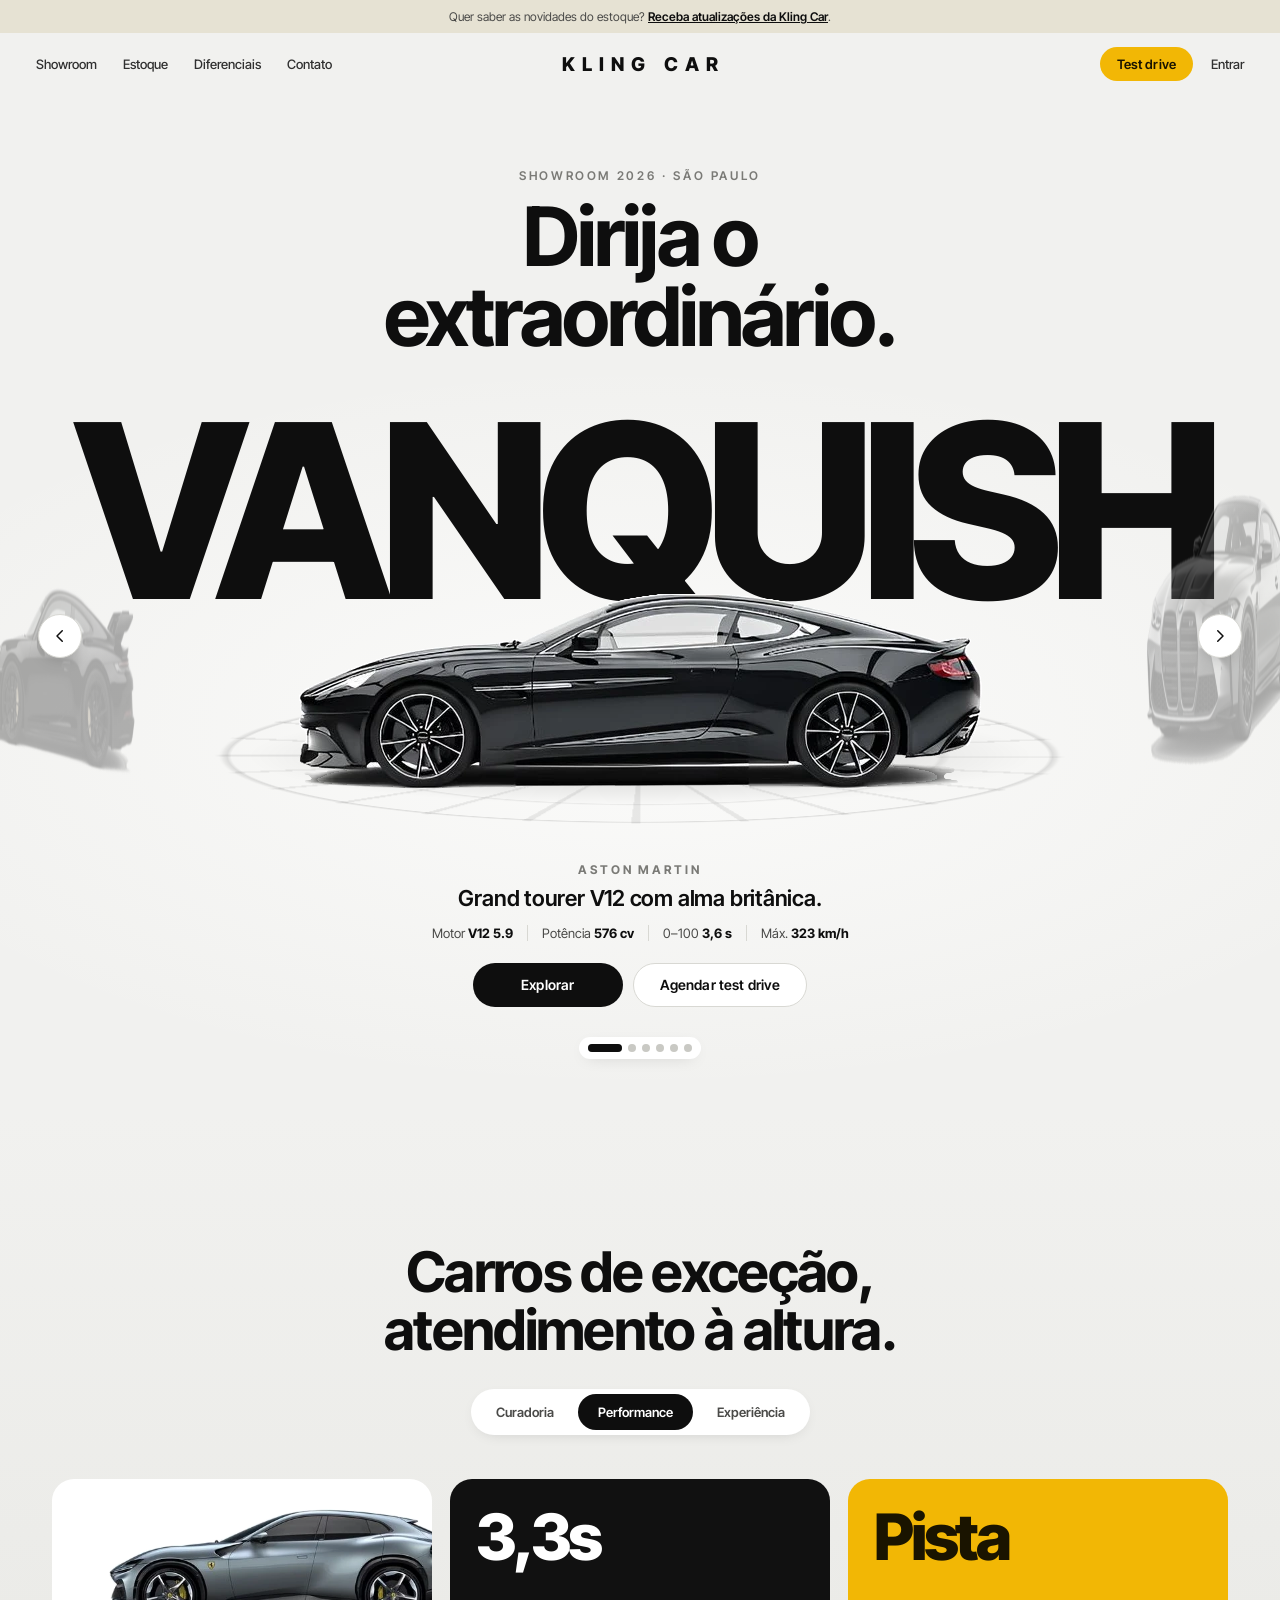
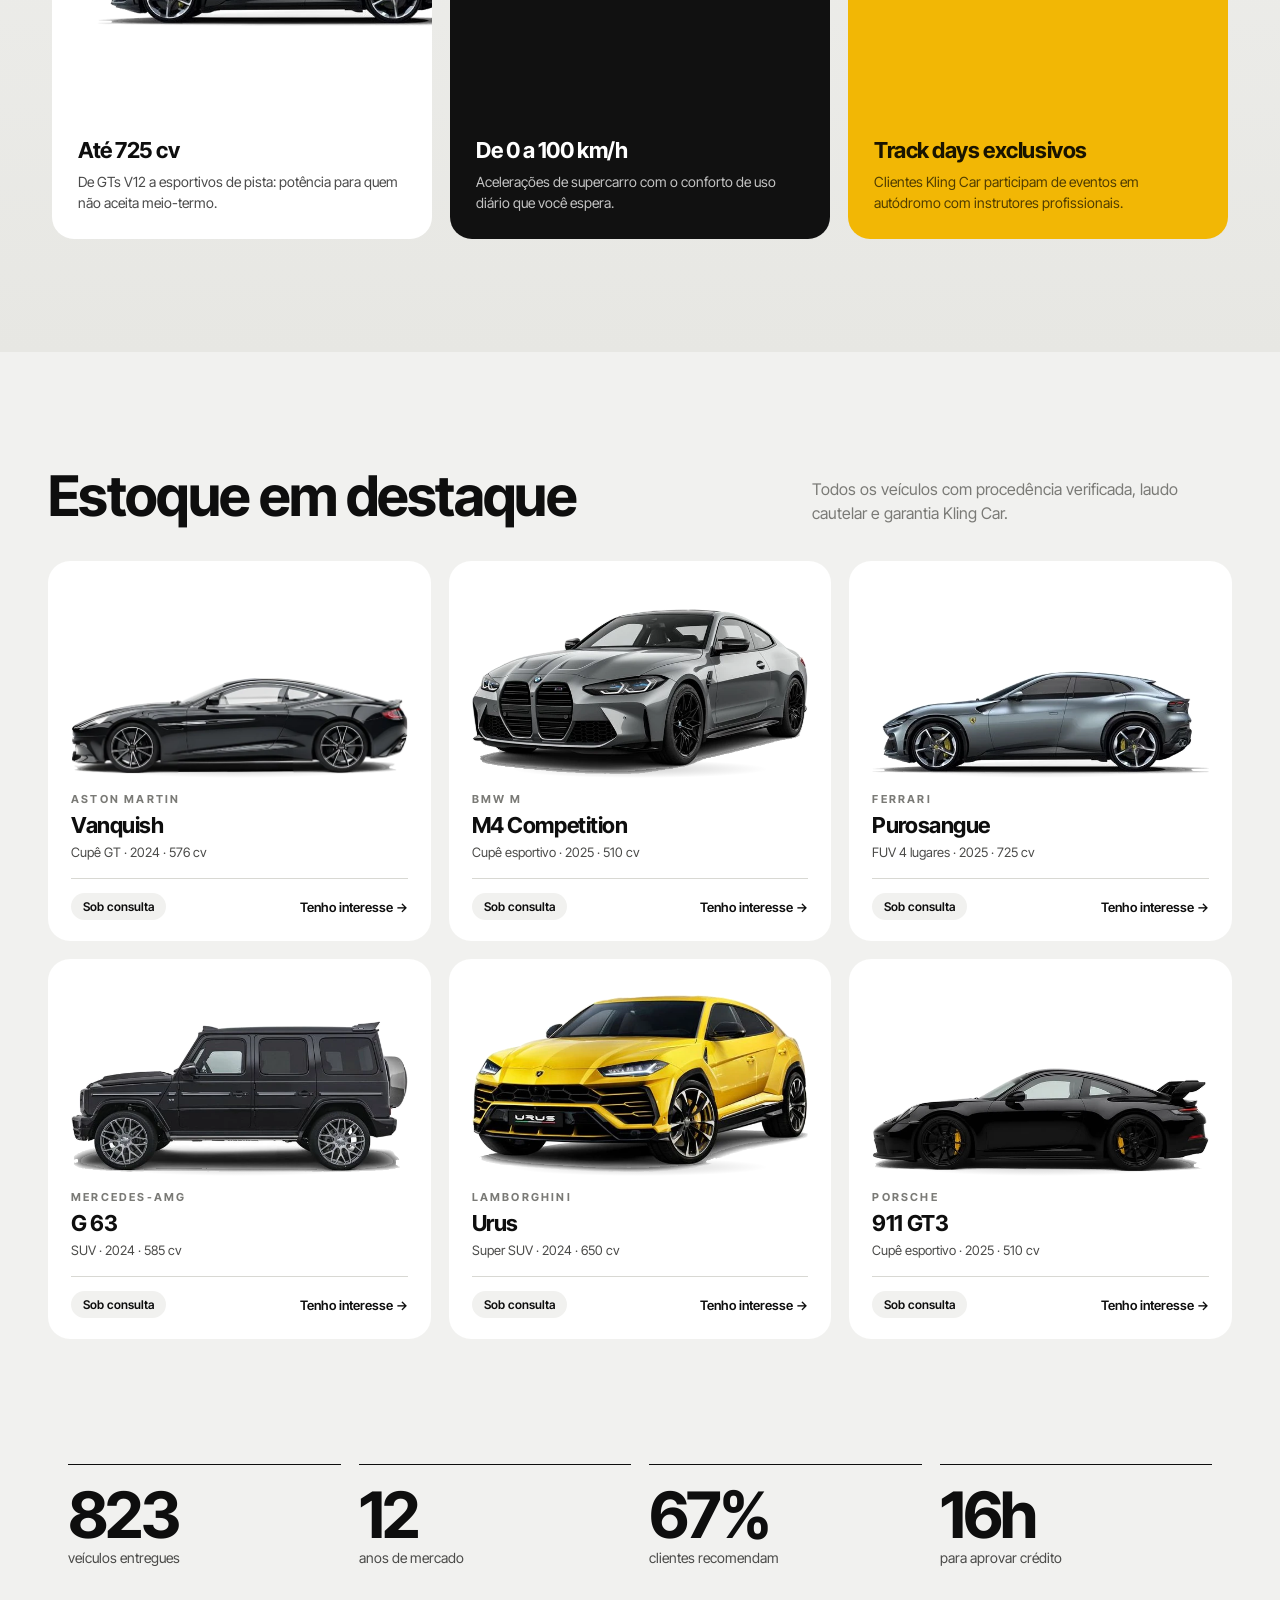
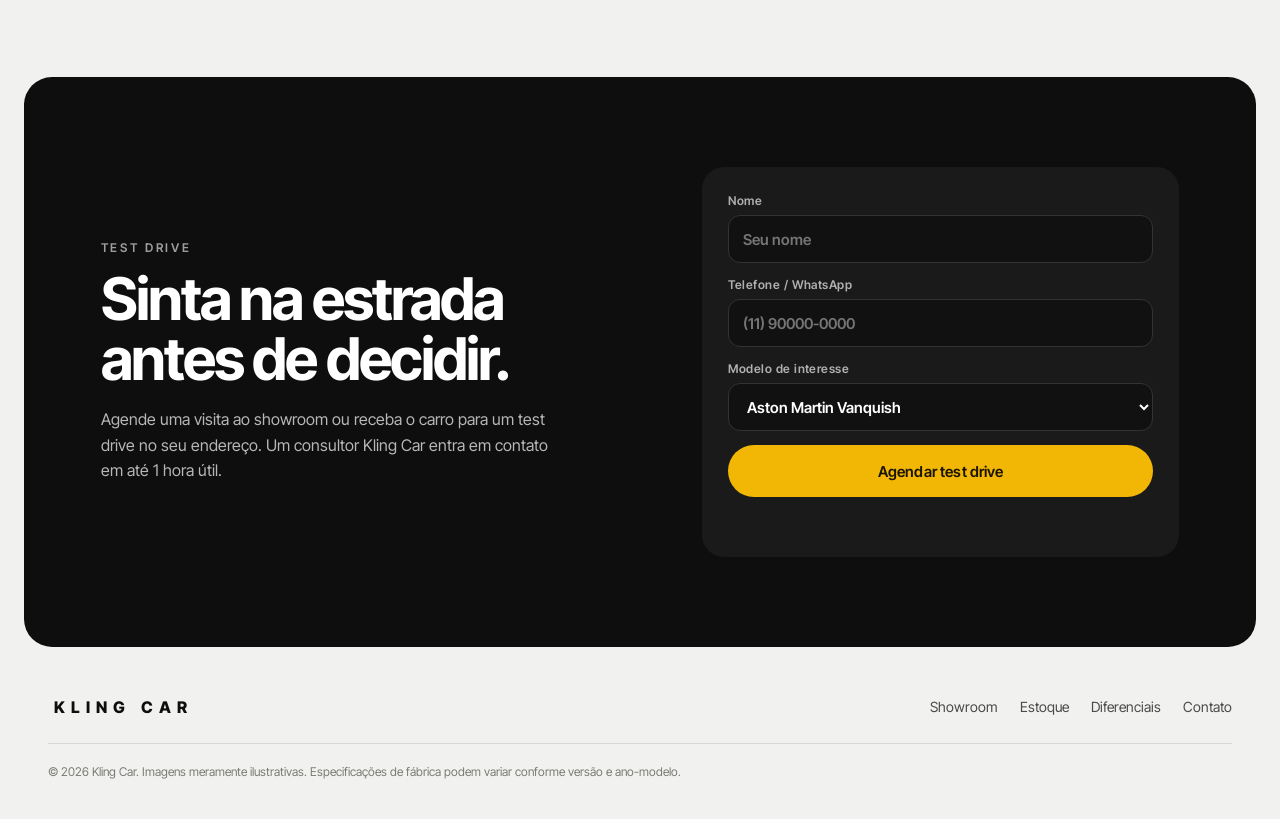
==== index.html @ e81d5711 "Landing page KLING CAR com showroom 3D animado Pagina estatica com carrossel em plataforma giratoria" ====
<!doctype html>
<html lang="pt-BR">
<head>
  <meta charset="utf-8">
  <meta name="viewport" content="width=device-width, initial-scale=1">
  <title>KLING CAR — Veículos premium</title>
  <meta name="description" content="KLING CAR: curadoria de veículos premium e esportivos. Aston Martin, BMW M, Ferrari, Mercedes-AMG, Lamborghini e Porsche.">
  <link rel="preconnect" href="https://fonts.googleapis.com">
  <link rel="preconnect" href="https://fonts.gstatic.com" crossorigin>
  <link href="https://fonts.googleapis.com/css2?family=Inter+Tight:wght@400;500;600;700;800&display=swap" rel="stylesheet">
  <link rel="stylesheet" href="styles.css">
</head>
<body>

  <!-- Barra de aviso -->
  <div class="announce">
    Quer saber as novidades do estoque? <a href="#contato">Receba atualizações da Kling Car</a>.
  </div>

  <!-- Cabeçalho -->
  <header class="header" id="topo">
    <nav class="nav nav--left" aria-label="Principal">
      <button class="menu-btn" aria-label="Abrir menu" aria-expanded="false" aria-controls="mobile-menu">
        <span></span><span></span>
      </button>
      <a href="#showroom">Showroom</a>
      <a href="#estoque">Estoque</a>
      <a href="#diferenciais">Diferenciais</a>
      <a href="#contato">Contato</a>
    </nav>
    <a href="#topo" class="logo" aria-label="KLING CAR — início">KLING&nbsp;CAR</a>
    <div class="nav nav--right">
      <a href="#contato" class="btn btn--accent btn--sm">Test drive</a>
      <a href="#contato" class="nav-link-hide">Entrar</a>
    </div>
  </header>

  <div class="mobile-menu" id="mobile-menu" hidden>
    <a href="#showroom">Showroom</a>
    <a href="#estoque">Estoque</a>
    <a href="#diferenciais">Diferenciais</a>
    <a href="#contato">Contato</a>
  </div>

  <main>
    <!-- HERO + SHOWROOM 3D -->
    <section class="hero" id="showroom" aria-roledescription="carrossel" aria-label="Showroom Kling Car">
      <div class="hero__intro">
        <p class="eyebrow">Showroom 2026 · São Paulo</p>
        <h1 class="hero__title">Dirija o<br>extraordinário.</h1>
      </div>

      <div class="stage" id="stage">
        <!-- Nome gigante atrás do carro -->
        <div class="bigname" aria-hidden="true"><span id="bigname">VANQUISH</span></div>

        <!-- Linhas de velocidade -->
        <div class="speedlines" aria-hidden="true">
          <i></i><i></i><i></i><i></i><i></i><i></i>
        </div>

        <!-- Plataforma giratória -->
        <div class="turntable" aria-hidden="true"><div class="turntable__disc"></div></div>

        <!-- Anel 3D com os carros (preenchido via JS) -->
        <div class="ring-viewport">
          <div class="ring" id="ring"></div>
        </div>

        <button class="arrow arrow--prev" id="prev" aria-label="Carro anterior">
          <svg viewBox="0 0 24 24" aria-hidden="true"><path d="M15 5l-7 7 7 7"/></svg>
        </button>
        <button class="arrow arrow--next" id="next" aria-label="Próximo carro">
          <svg viewBox="0 0 24 24" aria-hidden="true"><path d="M9 5l7 7-7 7"/></svg>
        </button>
      </div>

      <div class="info" id="info" aria-live="polite">
        <p class="info__brand" id="info-brand">Aston Martin</p>
        <h2 class="info__tagline" id="info-tagline">Grand tourer V12 com alma britânica.</h2>
        <ul class="specs" id="info-specs"></ul>
        <div class="info__cta">
          <a href="#estoque" class="btn btn--dark">Explorar</a>
          <a href="#contato" class="btn btn--light">Agendar test drive</a>
        </div>
      </div>

      <div class="dots" id="dots" role="tablist" aria-label="Escolher carro"></div>
    </section>

    <!-- DIFERENCIAIS -->
    <section class="features" id="diferenciais">
      <h2 class="section-title">Carros de exceção,<br>atendimento à altura.</h2>

      <div class="tabs" role="tablist" aria-label="Diferenciais">
        <button role="tab" class="tab" aria-selected="false" data-tab="curadoria">Curadoria</button>
        <button role="tab" class="tab is-active" aria-selected="true" data-tab="performance">Performance</button>
        <button role="tab" class="tab" aria-selected="false" data-tab="experiencia">Experiência</button>
      </div>

      <div class="cards" id="feature-cards">
        <!-- preenchido via JS -->
      </div>
    </section>

    <!-- ESTOQUE -->
    <section class="stock" id="estoque">
      <div class="stock__head">
        <h2 class="section-title section-title--left">Estoque em destaque</h2>
        <p class="muted">Todos os veículos com procedência verificada, laudo cautelar e garantia Kling Car.</p>
      </div>
      <div class="grid" id="grid"><!-- preenchido via JS --></div>
    </section>

    <!-- NÚMEROS -->
    <section class="stats">
      <div class="stat"><strong data-count="1200">0</strong><span>veículos entregues</span></div>
      <div class="stat"><strong data-count="18">0</strong><span>anos de mercado</span></div>
      <div class="stat"><strong data-count="98" data-suffix="%">0</strong><span>clientes recomendam</span></div>
      <div class="stat"><strong data-count="24" data-suffix="h">0</strong><span>para aprovar crédito</span></div>
    </section>

    <!-- CONTATO -->
    <section class="contact" id="contato">
      <div class="contact__text">
        <p class="eyebrow eyebrow--light">Test drive</p>
        <h2>Sinta na estrada<br>antes de decidir.</h2>
        <p>Agende uma visita ao showroom ou receba o carro para um test drive no seu endereço. Um consultor Kling Car entra em contato em até 1 hora útil.</p>
      </div>
      <form class="form" id="form" novalidate>
        <label>Nome
          <input name="nome" type="text" autocomplete="name" required placeholder="Seu nome">
        </label>
        <label>Telefone / WhatsApp
          <input name="telefone" type="tel" autocomplete="tel" required placeholder="(11) 90000-0000">
        </label>
        <label>Modelo de interesse
          <select name="modelo" id="form-model"></select>
        </label>
        <button class="btn btn--accent btn--block" type="submit">Agendar test drive</button>
        <p class="form__msg" id="form-msg" role="status"></p>
      </form>
    </section>
  </main>

  <footer class="footer">
    <div class="footer__top">
      <span class="logo logo--footer">KLING&nbsp;CAR</span>
      <nav aria-label="Rodapé">
        <a href="#showroom">Showroom</a>
        <a href="#estoque">Estoque</a>
        <a href="#diferenciais">Diferenciais</a>
        <a href="#contato">Contato</a>
      </nav>
    </div>
    <p class="footer__legal">© <span id="year"></span> Kling Car. Imagens meramente ilustrativas. Especificações de fábrica podem variar conforme versão e ano-modelo.</p>
  </footer>

  <script src="script.js"></script>
</body>
</html>
---- styles.css ----
/* =========================================================
   KLING CAR — Landing page
   ========================================================= */
:root {
  --bg: #f1f1ef;
  --bg-2: #e7e7e3;
  --ink: #0e0e0e;
  --ink-2: #4a4a48;
  --muted: #7a7a76;
  --line: #d8d8d3;
  --white: #ffffff;
  --accent: #f2b705;
  --accent-ink: #1a1400;
  --radius: 999px;
  --ease-out: cubic-bezier(.16, 1, .3, 1);
  --ease-in: cubic-bezier(.55, 0, .9, .45);
  --ease-spin: cubic-bezier(.7, 0, .2, 1);

  /* geometria do showroom (sobrescrita via JS) */
  --slot-w: 760px;
  --slot-h: 330px;
  --radius-ring: 660px;
}

* { box-sizing: border-box; }
html { scroll-behavior: smooth; }
body {
  margin: 0;
  font-family: "Inter Tight", system-ui, -apple-system, "Segoe UI", sans-serif;
  color: var(--ink);
  background: var(--bg);
  -webkit-font-smoothing: antialiased;
  overflow-x: hidden;
}
a { color: inherit; }
img { max-width: 100%; display: block; }
button { font: inherit; cursor: pointer; }

/* ---------- Botões ---------- */
.btn {
  display: inline-flex; align-items: center; justify-content: center;
  height: 44px; padding: 0 26px;
  border-radius: var(--radius);
  font-weight: 600; font-size: 14px; letter-spacing: .01em;
  text-decoration: none; border: 1px solid transparent;
  transition: transform .25s var(--ease-out), background .25s, color .25s, box-shadow .25s;
  white-space: nowrap;
}
.btn:hover { transform: translateY(-2px); }
.btn:active { transform: translateY(0); }
.btn--sm { height: 34px; padding: 0 16px; font-size: 13px; }
.btn--dark { background: var(--ink); color: var(--white); }
.btn--dark:hover { box-shadow: 0 10px 24px -10px rgba(0,0,0,.5); }
.btn--light { background: var(--white); color: var(--ink); border-color: var(--line); }
.btn--accent { background: var(--accent); color: var(--accent-ink); }
.btn--accent:hover { box-shadow: 0 10px 24px -10px rgba(242,183,5,.8); }
.btn--block { width: 100%; height: 52px; font-size: 15px; }

/* ---------- Aviso + Header ---------- */
.announce {
  background: #e6e2d3; color: var(--ink-2);
  text-align: center; font-size: 12px; padding: 9px 16px;
}
.announce a { color: var(--ink); font-weight: 600; }

.header {
  position: sticky; top: 0; z-index: 50;
  display: grid; grid-template-columns: 1fr auto 1fr; align-items: center;
  padding: 14px clamp(16px, 3vw, 36px);
  background: rgba(241,241,239,.82);
  backdrop-filter: saturate(1.4) blur(14px);
  -webkit-backdrop-filter: saturate(1.4) blur(14px);
  border-bottom: 1px solid transparent;
  transition: border-color .3s;
}
.header.is-scrolled { border-bottom-color: var(--line); }
.nav { display: flex; align-items: center; gap: 26px; font-size: 13px; font-weight: 500; }
.nav a { text-decoration: none; opacity: .85; }
.nav a:hover { opacity: 1; }
.nav--right { justify-content: flex-end; gap: 18px; }
.nav--right .btn { opacity: 1; }
.logo {
  font-weight: 800; font-size: 19px; letter-spacing: .38em;
  text-decoration: none; padding-left: .38em; /* compensa o tracking */
}
.menu-btn {
  width: 28px; height: 28px; border: 0; background: none; padding: 0;
  display: grid; place-content: center; gap: 5px;
}
.menu-btn span { display: block; width: 18px; height: 1.5px; background: var(--ink); transition: transform .3s; }
.menu-btn[aria-expanded="true"] span:first-child { transform: translateY(3.25px) rotate(45deg); }
.menu-btn[aria-expanded="true"] span:last-child { transform: translateY(-3.25px) rotate(-45deg); }

.mobile-menu {
  position: fixed; inset: 0; z-index: 40; padding: 110px 24px 24px;
  background: var(--bg);
  display: flex; flex-direction: column; gap: 6px;
}
.mobile-menu[hidden] { display: none; }
.mobile-menu a { font-size: 34px; font-weight: 700; text-decoration: none; padding: 6px 0; letter-spacing: -.02em; }

/* ---------- HERO / SHOWROOM ---------- */
.hero {
  position: relative;
  padding: clamp(36px, 6vw, 72px) 0 56px;
  background:
    radial-gradient(1200px 520px at 50% 62%, #fbfbfa 0%, rgba(251,251,250,0) 70%),
    var(--bg);
  overflow: hidden;
}
.hero__intro { text-align: center; padding: 0 16px; }
.eyebrow {
  margin: 0 0 14px; font-size: 12px; font-weight: 600;
  letter-spacing: .22em; text-transform: uppercase; color: var(--muted);
}
.eyebrow--light { color: rgba(255,255,255,.6); }
.hero__title {
  margin: 0; font-size: clamp(40px, 6.4vw, 84px); line-height: .98;
  letter-spacing: -.035em; font-weight: 700;
}

.stage {
  position: relative;
  height: calc(var(--slot-h) + 170px);
  margin-top: clamp(4px, 2vw, 24px);
  user-select: none; -webkit-user-select: none;
  touch-action: pan-y;
}

/* Nome gigante atrás do carro */
.bigname {
  position: absolute; left: 0; right: 0; top: 4%;
  display: flex; justify-content: center;
  pointer-events: none; overflow: hidden;
}
.bigname span {
  display: block;
  font-weight: 800;
  font-size: clamp(84px, 19vw, 300px);
  line-height: .9; letter-spacing: -.06em;
  color: var(--ink);
  white-space: nowrap;
  transition: transform .8s var(--ease-out), opacity .6s, filter .6s;
}
.bigname span.is-out { transform: translateX(-18%) skewX(-8deg); opacity: 0; filter: blur(8px); transition-duration: .55s; transition-timing-function: var(--ease-in); }
.bigname span.is-in-start { transform: translateX(18%) skewX(-8deg); opacity: 0; filter: blur(8px); transition: none; }

/* Plataforma giratória */
.turntable {
  position: absolute; left: 50%; bottom: 62px;
  width: min(calc(var(--slot-w) * 1.12), 96vw);
  aspect-ratio: 1;
  transform: translateX(-50%) scaleY(.16);
  transform-origin: 50% 100%;
  pointer-events: none;
}
.turntable::before { /* sombra de contato */
  content: ""; position: absolute; inset: 14% 4%;
  background: radial-gradient(closest-side, rgba(0,0,0,.30), rgba(0,0,0,.08) 60%, transparent);
  filter: blur(6px);
}
.turntable__disc {
  position: absolute; inset: 0;
  border-radius: 50%;
  background:
    repeating-conic-gradient(from 0deg, rgba(0,0,0,.07) 0 1.2deg, transparent 1.2deg 15deg),
    radial-gradient(closest-side, rgba(255,255,255,.0) 70%, rgba(0,0,0,.06) 71%, transparent 73%, transparent 96%, rgba(0,0,0,.10) 97%, transparent 99%);
  -webkit-mask: radial-gradient(closest-side, #000 98%, transparent 100%);
          mask: radial-gradient(closest-side, #000 98%, transparent 100%);
  transition: transform 1.2s var(--ease-spin);
}

/* Linhas de velocidade */
.speedlines {
  position: absolute; left: 0; right: 0; bottom: 120px; height: 160px;
  pointer-events: none; z-index: 3;
}
.speedlines i {
  position: absolute; right: 50%; height: 2px; width: 0;
  background: linear-gradient(90deg, transparent, rgba(14,14,14,.45));
  border-radius: 2px; opacity: 0;
}
.speedlines i:nth-child(1) { top: 18%; }
.speedlines i:nth-child(2) { top: 34%; }
.speedlines i:nth-child(3) { top: 50%; }
.speedlines i:nth-child(4) { top: 62%; }
.speedlines i:nth-child(5) { top: 74%; }
.speedlines i:nth-child(6) { top: 86%; }
.stage.is-moving .speedlines i { animation: speed .75s var(--ease-in) both; }
.stage.is-moving .speedlines i:nth-child(2n) { animation-delay: .08s; }
.stage.is-moving .speedlines i:nth-child(3n) { animation-delay: .16s; }
@keyframes speed {
  0%   { width: 0; opacity: 0; transform: translateX(42vw); }
  40%  { opacity: 1; }
  100% { width: 26vw; opacity: 0; transform: translateX(16vw); }
}

/* Anel 3D */
.ring-viewport {
  position: absolute; inset: 0;
  perspective: 2200px;
  perspective-origin: 50% 40%;
  z-index: 2;
}
.ring {
  position: absolute; left: 50%; bottom: 96px;
  width: var(--slot-w); height: var(--slot-h);
  margin-left: calc(var(--slot-w) / -2);
  transform-style: preserve-3d;
  transform: translateZ(calc(var(--radius-ring) * -1)) rotateY(0deg);
  transition: transform 1.2s var(--ease-spin);
}
.slot {
  position: absolute; inset: 0;
  transform-style: preserve-3d;
  transform: rotateY(var(--a)) translateZ(var(--radius-ring));
  backface-visibility: hidden; -webkit-backface-visibility: hidden;
  transition: opacity .9s, filter .9s;
  opacity: 0;
}
.slot.is-active { opacity: 1; }
.slot.is-near { opacity: .32; filter: saturate(.2) blur(1px); }
.car {
  position: absolute; inset: 0;
  display: flex; align-items: flex-end; justify-content: center;
  will-change: transform;
}
.car img {
  max-width: 100%; max-height: 100%;
  width: auto; height: auto;
  object-fit: contain;
  pointer-events: none;
  -webkit-user-drag: none;
}

/* Setas */
.arrow {
  position: absolute; top: 46%; z-index: 5;
  width: 44px; height: 44px; border-radius: 50%;
  border: 1px solid var(--line); background: var(--white);
  display: grid; place-items: center;
  box-shadow: 0 6px 18px -8px rgba(0,0,0,.3);
  transition: transform .25s var(--ease-out), background .25s;
}
.arrow:hover { transform: scale(1.08); }
.arrow svg { width: 18px; height: 18px; fill: none; stroke: var(--ink); stroke-width: 2; stroke-linecap: round; stroke-linejoin: round; }
.arrow--prev { left: clamp(12px, 3vw, 40px); }
.arrow--next { right: clamp(12px, 3vw, 40px); }

/* Informações do carro */
.info { text-align: center; padding: 0 16px; margin-top: -24px; position: relative; z-index: 4; }
.info > * { transition: opacity .5s, transform .6s var(--ease-out); }
.info.is-hidden > * { opacity: 0; transform: translateY(10px); }
.info__brand { margin: 0; font-size: 12px; font-weight: 700; letter-spacing: .24em; text-transform: uppercase; color: var(--muted); }
.info__tagline { margin: 8px 0 14px; font-size: clamp(18px, 2vw, 22px); font-weight: 600; letter-spacing: -.01em; }
.specs {
  list-style: none; margin: 0 auto 22px; padding: 0;
  display: flex; justify-content: center; flex-wrap: wrap; gap: 6px 0;
  font-size: 13px; color: var(--ink-2);
}
.specs li { padding: 0 14px; border-left: 1px solid var(--line); }
.specs li:first-child { border-left: 0; }
.specs b { color: var(--ink); font-weight: 700; }
.info__cta { display: flex; gap: 10px; justify-content: center; flex-wrap: wrap; }
.info__cta .btn { min-width: 150px; }

/* Indicadores */
.dots {
  display: flex; justify-content: center; gap: 6px;
  margin: 30px auto 0; padding: 7px 9px; width: max-content;
  background: var(--white); border-radius: var(--radius);
  box-shadow: 0 4px 16px -8px rgba(0,0,0,.25);
}
.dot {
  position: relative; width: 8px; height: 8px; padding: 0; border: 0;
  border-radius: 8px; background: #c9c9c4; overflow: hidden;
  transition: width .5s var(--ease-out), background .3s;
}
.dot.is-active { width: 34px; background: #c9c9c4; }
.dot.is-active::after {
  content: ""; position: absolute; inset: 0; background: var(--ink);
  transform-origin: left; transform: scaleX(0);
  animation: progress var(--autoplay, 5s) linear forwards;
}
.dots.is-paused .dot.is-active::after { animation-play-state: paused; }
@keyframes progress { to { transform: scaleX(1); } }

/* ---------- Diferenciais ---------- */
.features {
  padding: clamp(80px, 10vw, 140px) 0 clamp(60px, 8vw, 110px);
  background: linear-gradient(var(--bg), var(--bg-2));
  text-align: center;
}
.section-title {
  margin: 0; font-size: clamp(32px, 4.4vw, 56px); line-height: 1.04;
  letter-spacing: -.03em; font-weight: 700; padding: 0 16px;
}
.section-title--left { text-align: left; padding: 0; }
.tabs {
  display: inline-flex; gap: 4px; margin: 30px auto 44px; padding: 5px;
  background: var(--white); border-radius: var(--radius);
  box-shadow: 0 4px 16px -8px rgba(0,0,0,.2);
}
.tab {
  border: 0; background: none; height: 36px; padding: 0 20px;
  border-radius: var(--radius); font-size: 13px; font-weight: 600; color: var(--ink-2);
  transition: background .3s, color .3s;
}
.tab.is-active { background: var(--ink); color: var(--white); }
.cards {
  display: grid; grid-auto-flow: column; grid-auto-columns: minmax(280px, 30%);
  gap: 18px; overflow-x: auto; scroll-snap-type: x mandatory;
  padding: 0 clamp(16px, 4vw, 48px) 10px;
  scrollbar-width: none;
}
.cards::-webkit-scrollbar { display: none; }
.card {
  scroll-snap-align: center;
  position: relative; text-align: left;
  min-height: 360px; border-radius: 22px; overflow: hidden;
  padding: 26px; display: flex; flex-direction: column; justify-content: flex-end;
  background: var(--white);
  animation: cardIn .7s var(--ease-out) both;
}
.card:nth-child(2) { animation-delay: .08s; }
.card:nth-child(3) { animation-delay: .16s; }
@keyframes cardIn { from { opacity: 0; transform: translateY(24px); } }
.card--dark { background: #111; color: var(--white); }
.card--accent { background: var(--accent); color: var(--accent-ink); }
.card__img {
  position: absolute; left: 50%; top: 30px; width: 112%;
  transform: translateX(-38%);
  transition: transform 1s var(--ease-out);
}
.card:hover .card__img { transform: translateX(-46%); }
.card__num { font-size: 64px; font-weight: 800; letter-spacing: -.05em; line-height: 1; margin-bottom: auto; }
.card h3 { margin: 0 0 8px; font-size: 22px; letter-spacing: -.02em; }
.card p { margin: 0; font-size: 14px; line-height: 1.5; opacity: .75; }

/* ---------- Estoque ---------- */
.stock { padding: clamp(70px, 9vw, 120px) clamp(16px, 4vw, 48px); }
.stock__head {
  display: flex; justify-content: space-between; align-items: flex-end; gap: 24px;
  max-width: 1240px; margin: 0 auto 36px; flex-wrap: wrap;
}
.muted { color: var(--muted); max-width: 420px; margin: 0; line-height: 1.5; }
.grid {
  max-width: 1240px; margin: 0 auto;
  display: grid; grid-template-columns: repeat(3, 1fr); gap: 18px;
}
.tile {
  background: var(--white); border-radius: 22px; padding: 22px 22px 20px;
  display: flex; flex-direction: column; gap: 6px;
  border: 1px solid transparent;
  transition: transform .5s var(--ease-out), box-shadow .5s, border-color .3s;
  opacity: 0; transform: translateY(30px);
}
.tile.is-visible { opacity: 1; transform: none; }
.tile:hover { transform: translateY(-6px); box-shadow: 0 26px 40px -28px rgba(0,0,0,.45); border-color: var(--line); }
.tile__img {
  height: 190px; display: flex; align-items: flex-end; justify-content: center;
  margin-bottom: 12px; position: relative;
}
.tile__img::after {
  content: ""; position: absolute; bottom: -4px; left: 12%; right: 12%; height: 18px;
  background: radial-gradient(closest-side, rgba(0,0,0,.18), transparent);
  z-index: 0;
}
.tile__img img { max-height: 100%; position: relative; z-index: 1; transition: transform .7s var(--ease-out); }
.tile:hover .tile__img img { transform: translateX(-12px) scale(1.04); }
.tile__brand { font-size: 11px; font-weight: 700; letter-spacing: .2em; text-transform: uppercase; color: var(--muted); }
.tile__name { margin: 0; font-size: 22px; letter-spacing: -.02em; }
.tile__meta { font-size: 13px; color: var(--ink-2); }
.tile__foot { display: flex; justify-content: space-between; align-items: center; margin-top: 12px; padding-top: 14px; border-top: 1px solid var(--line); }
.tile__tag { font-size: 12px; font-weight: 600; background: var(--bg); padding: 6px 12px; border-radius: var(--radius); }
.tile__link { font-size: 13px; font-weight: 600; text-decoration: none; display: inline-flex; gap: 6px; align-items: center; }
.tile__link:hover { text-decoration: underline; }

/* ---------- Números ---------- */
.stats {
  max-width: 1240px; margin: 0 auto; padding: 10px clamp(16px, 4vw, 48px) clamp(70px, 9vw, 110px);
  display: grid; grid-template-columns: repeat(4, 1fr); gap: 18px;
}
.stat { border-top: 1px solid var(--ink); padding-top: 18px; }
.stat strong { display: block; font-size: clamp(38px, 5vw, 64px); letter-spacing: -.04em; font-weight: 700; line-height: 1; }
.stat span { font-size: 14px; color: var(--ink-2); }

/* ---------- Contato ---------- */
.contact {
  margin: 0 clamp(8px, 2vw, 24px);
  border-radius: 28px;
  background: #0e0e0e; color: var(--white);
  padding: clamp(40px, 7vw, 90px) clamp(20px, 6vw, 80px);
  display: grid; grid-template-columns: 1.1fr 1fr; gap: clamp(30px, 6vw, 80px); align-items: center;
}
.contact h2 { margin: 0 0 18px; font-size: clamp(34px, 4.6vw, 60px); line-height: 1.02; letter-spacing: -.035em; }
.contact__text p:last-child { color: rgba(255,255,255,.7); line-height: 1.6; max-width: 460px; margin: 0; }
.form { display: grid; gap: 14px; background: #1a1a1a; padding: 26px; border-radius: 22px; }
.form label { display: grid; gap: 7px; font-size: 12px; font-weight: 600; letter-spacing: .04em; color: rgba(255,255,255,.65); }
.form input, .form select {
  height: 48px; border-radius: 12px; border: 1px solid #333; background: #111; color: var(--white);
  padding: 0 14px; font: inherit; font-size: 15px; outline: none; transition: border-color .2s;
}
.form input:focus, .form select:focus { border-color: var(--accent); }
.form input.is-invalid { border-color: #ff6a5a; }
.form__msg { margin: 0; min-height: 20px; font-size: 14px; color: var(--accent); }

/* ---------- Rodapé ---------- */
.footer { padding: 50px clamp(16px, 4vw, 48px) 40px; }
.footer__top { display: flex; justify-content: space-between; align-items: center; gap: 20px; flex-wrap: wrap; padding-bottom: 26px; border-bottom: 1px solid var(--line); }
.footer nav { display: flex; gap: 22px; flex-wrap: wrap; font-size: 14px; }
.footer nav a { text-decoration: none; color: var(--ink-2); }
.footer nav a:hover { color: var(--ink); }
.logo--footer { font-size: 16px; }
.footer__legal { font-size: 12px; color: var(--muted); margin: 20px 0 0; }

/* ---------- Responsivo ---------- */
@media (max-width: 960px) {
  .nav--left a { display: none; }
  .nav-link-hide { display: none; }
  .grid { grid-template-columns: repeat(2, 1fr); }
  .stats { grid-template-columns: repeat(2, 1fr); }
  .contact { grid-template-columns: 1fr; }
  .cards { grid-auto-columns: minmax(270px, 78%); }
}
@media (min-width: 961px) {
  .menu-btn { display: none; }
}
@media (max-width: 600px) {
  .logo { font-size: 15px; letter-spacing: .3em; }
  .grid { grid-template-columns: 1fr; }
  .arrow { top: auto; bottom: 18px; width: 40px; height: 40px; }
  .stage { height: calc(var(--slot-h) + 130px); }
  .ring { bottom: 70px; }
  .turntable { bottom: 40px; }
  .speedlines { bottom: 80px; height: 100px; }
  .info { margin-top: 0; }
  .specs li { padding: 0 10px; font-size: 12px; }
  .tile__img { height: 160px; }
}

/* ---------- Movimento reduzido ---------- */
@media (prefers-reduced-motion: reduce) {
  html { scroll-behavior: auto; }
  .ring, .turntable__disc { transition-duration: .01s !important; }
  .stage.is-moving .speedlines i { animation: none !important; }
  .slot { transition: opacity .5s; }
  .tile { opacity: 1; transform: none; }
}

@media (min-width: 961px) {
  .cards { justify-content: center; grid-auto-columns: minmax(280px, 380px); }
}
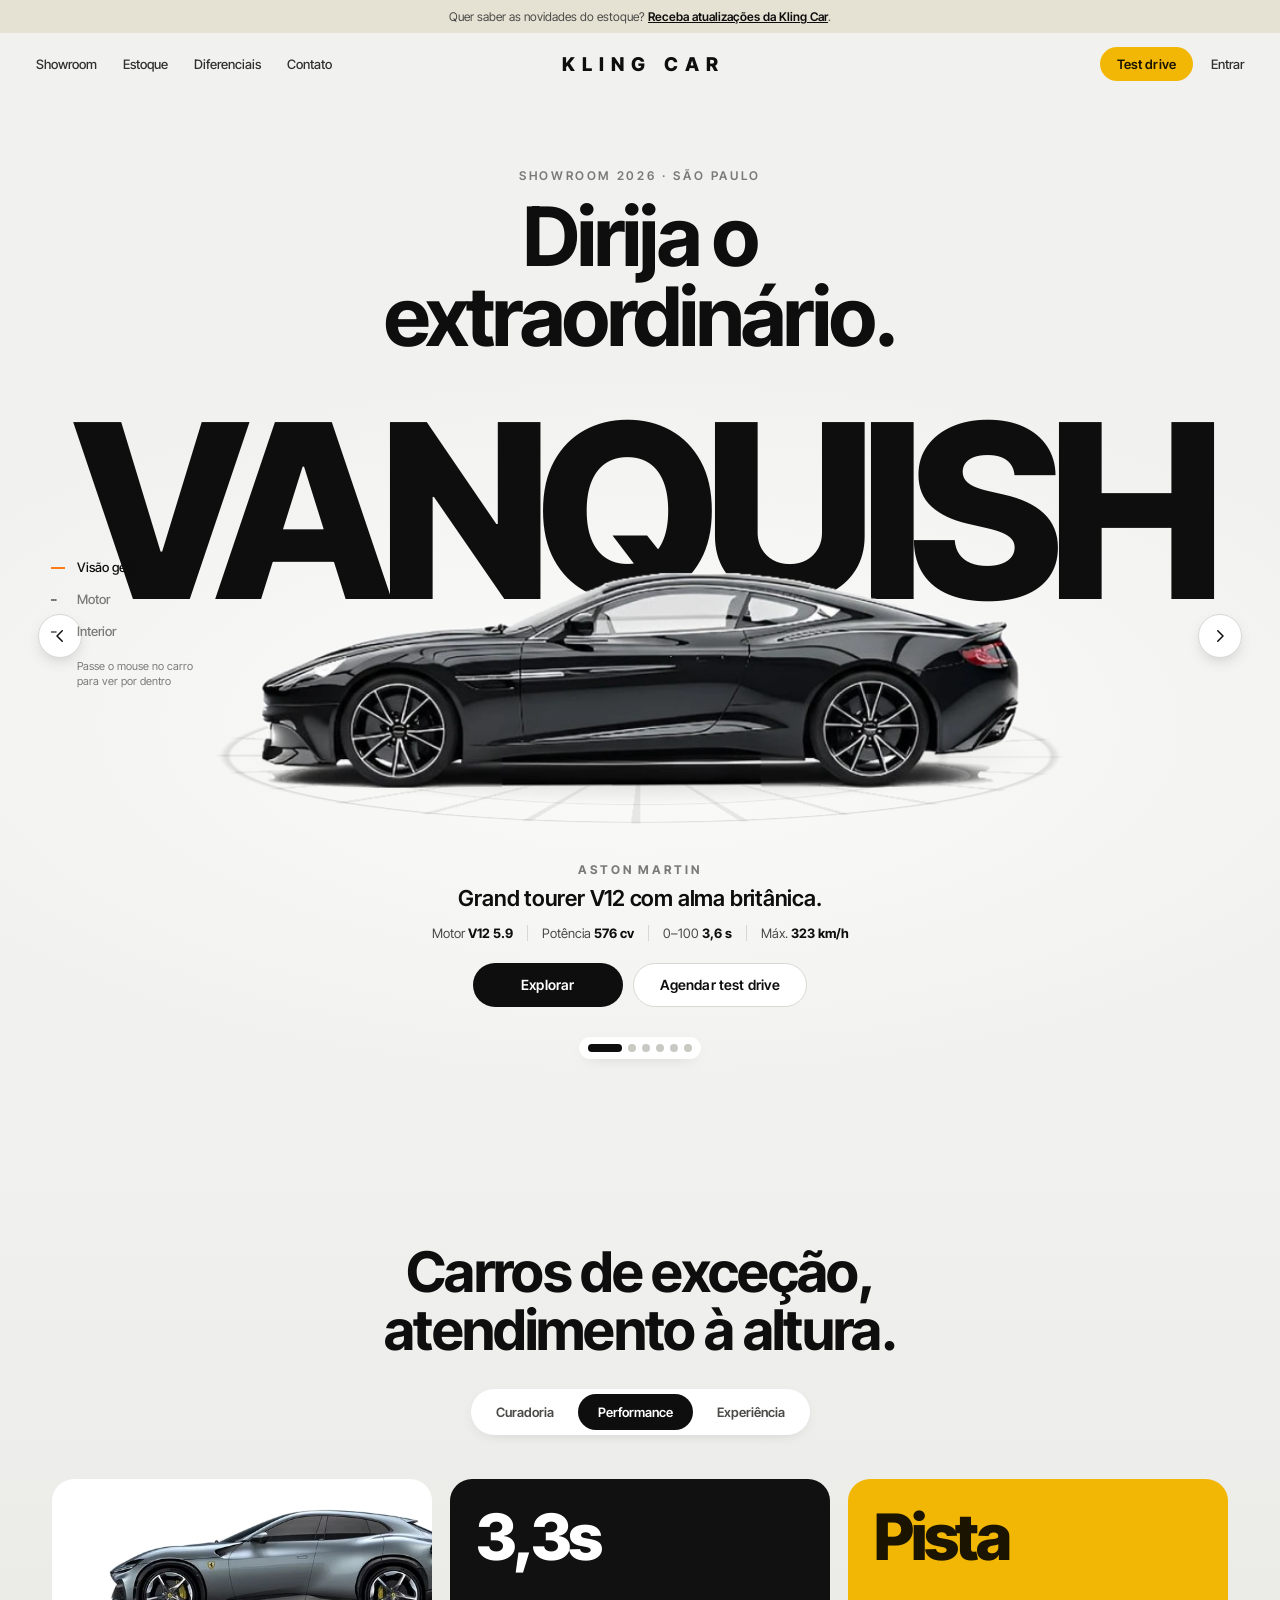
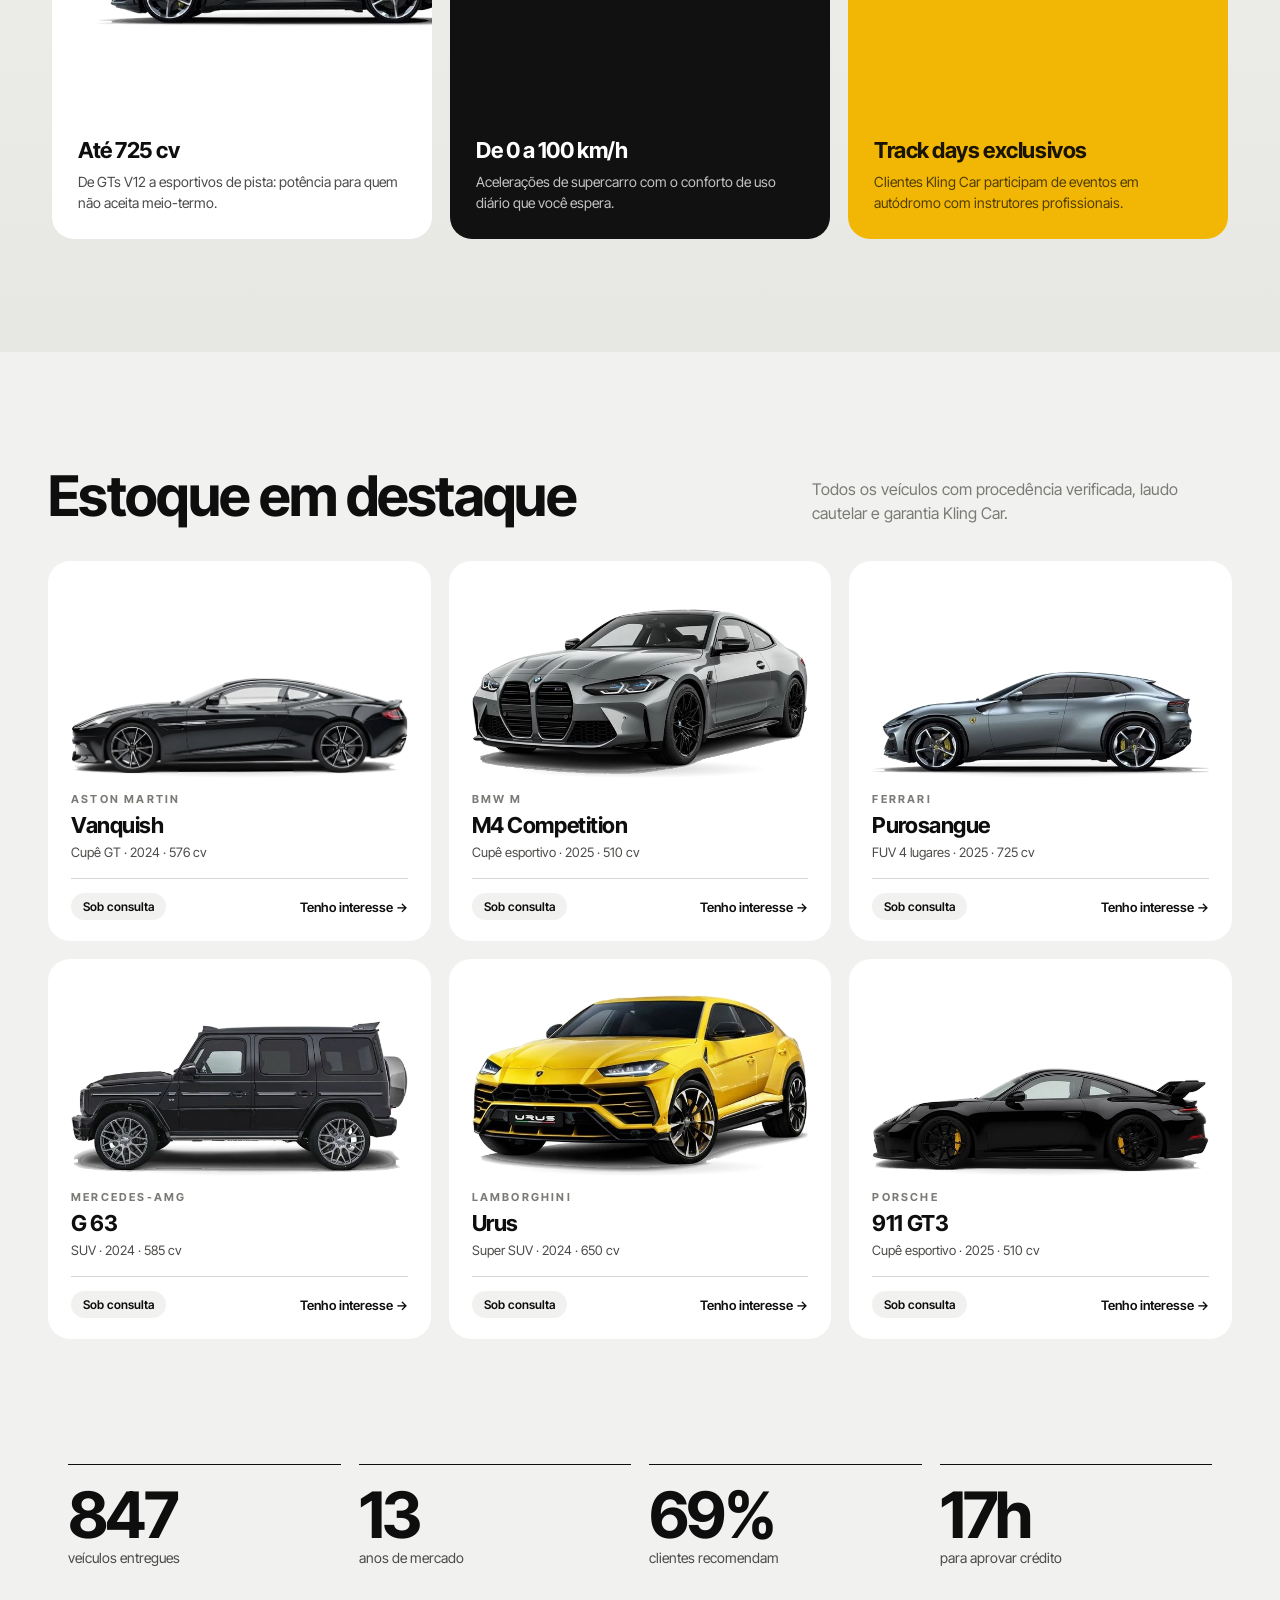
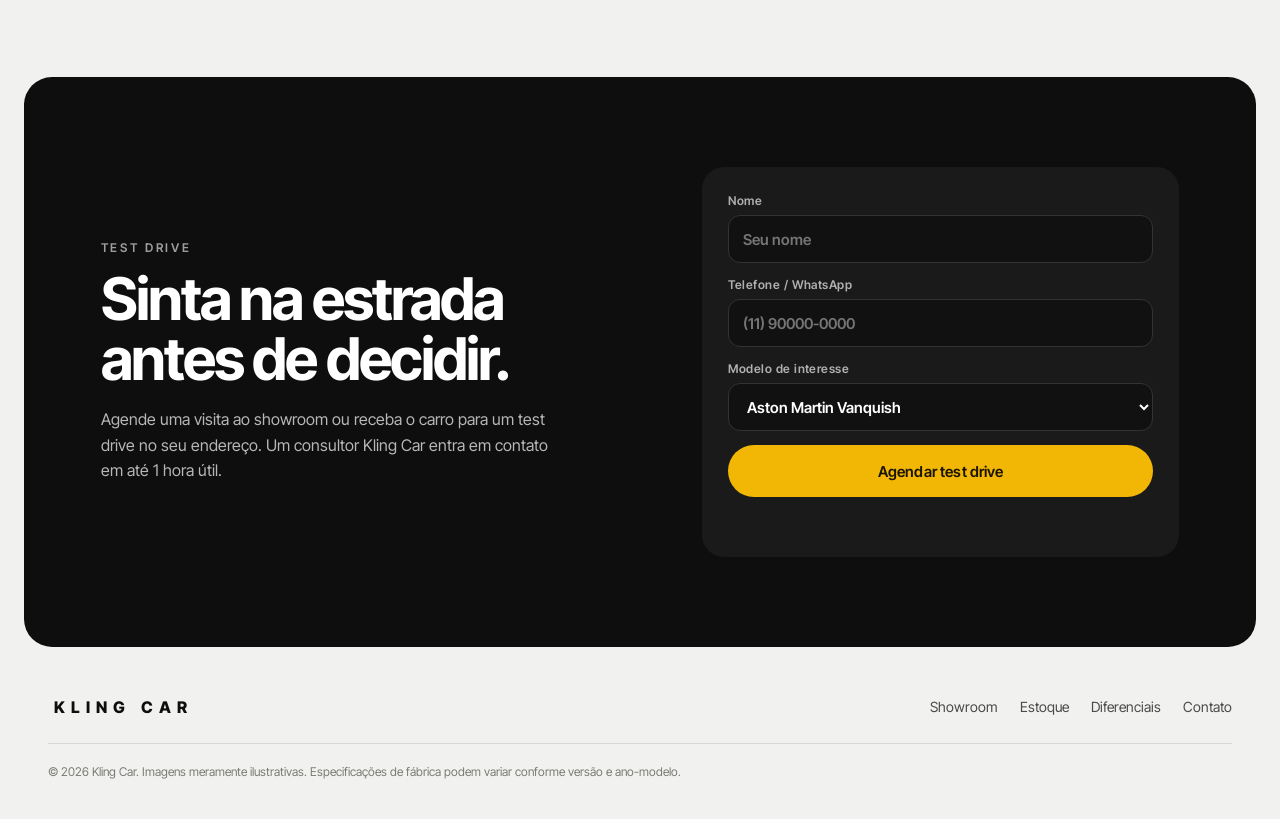
==== commit 8ceeca30: "Showroom: raio-X do motor e do interior ao passar o mouse A carroceria se abre sobre o motor e a cab" ====
--- a/index.html
+++ b/index.html
@@ -65,6 +65,14 @@
         <!-- Anel 3D com os carros (preenchido via JS) -->
         <div class="ring-viewport">
           <div class="ring" id="ring"></div>
+        </div>
+
+        <!-- Menu do raio-X (motor / interior) -->
+        <div class="xr-menu" role="group" aria-label="Ver por dentro">
+          <button type="button" data-view="overview" class="is-active">Visão geral</button>
+          <button type="button" data-view="engine">Motor</button>
+          <button type="button" data-view="cabin">Interior</button>
+          <p class="xr-hint">Passe o mouse no carro<br>para ver por dentro</p>
         </div>
 
         <button class="arrow arrow--prev" id="prev" aria-label="Carro anterior">
--- a/styles.css
+++ b/styles.css
@@ -64,7 +64,7 @@
 .announce a { color: var(--ink); font-weight: 600; }
 
 .header {
-  position: sticky; top: 0; z-index: 50;
+  position: sticky; top: env(safe-area-inset-top, 0px); z-index: 50;
   display: grid; grid-template-columns: 1fr auto 1fr; align-items: center;
   padding: 14px clamp(16px, 3vw, 36px);
   background: rgba(241,241,239,.82);
@@ -219,19 +219,110 @@
   opacity: 0;
 }
 .slot.is-active { opacity: 1; }
-.slot.is-near { opacity: .32; filter: saturate(.2) blur(1px); }
+.slot.is-near { opacity: 0; }
 .car {
   position: absolute; inset: 0;
   display: flex; align-items: flex-end; justify-content: center;
   will-change: transform;
 }
-.car img {
-  max-width: 100%; max-height: 100%;
-  width: auto; height: auto;
-  object-fit: contain;
+/* ---------- Raio-X (motor e interior) ---------- */
+@property --oe { syntax: "<number>"; inherits: true; initial-value: 0; }
+@property --oi { syntax: "<number>"; inherits: true; initial-value: 0; }
+.frame {
+  position: relative; flex: none;
+  --oe: 0; --oi: 0;
+  transition: --oe .8s var(--ease-out), --oi .8s var(--ease-out);
+  cursor: zoom-in; outline: none; border-radius: 12px;
+}
+.frame:focus-visible { box-shadow: 0 0 0 2px var(--accent); }
+.frame.xr-engine { --oe: 1; }
+.frame.xr-cabin  { --oi: 1; }
+.frame img, .frame__xray {
+  position: absolute; inset: 0; width: 100%; height: 100%;
+  pointer-events: none; -webkit-user-drag: none;
+}
+/* carroceria "fantasma" que aparece dentro dos recortes */
+.frame__ghost {
+  opacity: calc(.32 * max(var(--oe), var(--oi)));
+  filter: grayscale(1) brightness(1.9) contrast(.7);
+}
+.frame__xray { overflow: visible; }
+.xr-engine { opacity: var(--oe); transform-box: fill-box; transform-origin: center; transform: scale(calc(.92 + .08 * var(--oe))); }
+.xr-cabin  { opacity: var(--oi); transform-box: fill-box; transform-origin: center; transform: scale(calc(.92 + .08 * var(--oi))); }
+.xr-block  { fill: #3a2a1e; stroke: #ff8a2a; stroke-width: 1.2; }
+.xr-head   { fill: #ff7a1a; stroke: #ffc27a; stroke-width: .8; }
+.xr-intake { fill: #ff9a2e; stroke: #ffd8a0; stroke-width: 1; }
+.xr-rad    { fill: none; stroke: #ff8a2a; stroke-width: 1; stroke-dasharray: 2 2; }
+.xr-pulley { fill: #2a2a2a; stroke: #d9d9d9; stroke-width: 1.4; }
+.xr-pulley--in { fill: #ff7a1a; stroke: none; }
+.xr-turbo  { fill: #f2b705; stroke: #fff1c2; stroke-width: 1; }
+.xr-pipe   { fill: none; stroke: #c9c9c9; stroke-width: 2.4; stroke-linecap: round; }
+.xr-line   { fill: none; stroke: #2a2a2a; stroke-width: 1.6; stroke-linecap: round; }
+.xr-seat   { fill: #c4692c; stroke: #ffb26b; stroke-width: 1; }
+.xr-dash   { fill: #2b2b2b; stroke: #555; stroke-width: .8; }
+.xr-ambient{ fill: none; stroke: #ffb21a; stroke-width: 1.2; }
+.xr-wheel  { fill: none; stroke: #ff8a2a; stroke-width: 2.2; }
+.xr-floor  { stroke: #ff8a2a; stroke-width: .8; stroke-dasharray: 3 3; opacity: .7; }
+
+/* foto do carro com os recortes que abrem sobre o motor e a cabine */
+.frame__body {
+  -webkit-mask-image:
+    radial-gradient(calc(var(--erx) * max(var(--oe), .002)) calc(var(--ery) * max(var(--oe), .002)) at var(--ex) var(--ey), transparent 72%, #000 100%),
+    radial-gradient(calc(var(--irx) * max(var(--oi), .002)) calc(var(--iry) * max(var(--oi), .002)) at var(--ix) var(--iy), transparent 72%, #000 100%);
+          mask-image:
+    radial-gradient(calc(var(--erx) * max(var(--oe), .002)) calc(var(--ery) * max(var(--oe), .002)) at var(--ex) var(--ey), transparent 72%, #000 100%),
+    radial-gradient(calc(var(--irx) * max(var(--oi), .002)) calc(var(--iry) * max(var(--oi), .002)) at var(--ix) var(--iy), transparent 72%, #000 100%);
+  -webkit-mask-composite: source-in;
+          mask-composite: intersect;
+}
+
+/* etiquetas */
+.pin {
+  position: absolute; width: 0; height: 0; z-index: 3;
   pointer-events: none;
-  -webkit-user-drag: none;
-}
+}
+.pin i {
+  position: absolute; left: -5px; top: -5px; width: 10px; height: 10px; border-radius: 50%;
+  background: #ff7a1a; box-shadow: 0 0 0 4px rgba(255,122,26,.25);
+}
+.pin i::after { /* haste */
+  content: ""; position: absolute; left: 4px; bottom: 9px; width: 1.5px; height: 34px;
+  background: linear-gradient(#0e0e0e, #ff7a1a);
+  transform-origin: bottom; transform: scaleY(var(--o));
+  transition: transform .5s var(--ease-out);
+}
+.pin span {
+  position: absolute; left: 0; bottom: 44px; transform: translateX(-50%);
+  white-space: nowrap; font-size: 12px; color: var(--ink-2);
+  background: var(--white); border-radius: 10px; padding: 7px 12px;
+  box-shadow: 0 10px 24px -12px rgba(0,0,0,.45);
+  display: grid; gap: 1px; text-align: left;
+}
+.pin span b { font-size: 10px; letter-spacing: .18em; text-transform: uppercase; color: #e0650f; }
+.pin--engine { --o: var(--oe); }
+.pin--cabin  { --o: var(--oi); }
+.pin { opacity: var(--o); transform: translateY(calc((1 - var(--o)) * 10px)); }
+
+/* menu lateral (estilo ficha técnica) */
+.xr-menu {
+  position: absolute; left: clamp(16px, 4vw, 56px); top: 34%; z-index: 6;
+  display: grid; gap: 4px; justify-items: start;
+}
+.xr-menu button {
+  border: 0; background: none; padding: 6px 0 6px 26px; position: relative;
+  font-size: 13px; font-weight: 500; color: var(--muted);
+  transition: color .3s;
+}
+.xr-menu button::before {
+  content: ""; position: absolute; left: 0; top: 50%; width: 14px; height: 1.5px;
+  background: currentColor; transform: scaleX(.4); transform-origin: left;
+  transition: transform .4s var(--ease-out);
+}
+.xr-menu button:hover, .xr-menu button.is-active { color: var(--ink); }
+.xr-menu button.is-active::before { transform: scaleX(1); background: #ff7a1a; }
+.xr-hint { margin: 10px 0 0 26px; font-size: 11px; line-height: 1.4; color: var(--muted); transition: opacity .4s; }
+.stage.is-xray .xr-hint { opacity: 0; }
+.stage.is-xray .bigname span { opacity: .12; }
 
 /* Setas */
 .arrow {
@@ -425,6 +516,19 @@
 }
 @media (min-width: 961px) {
   .menu-btn { display: none; }
+}
+@media (max-width: 960px) {
+  .xr-menu {
+    left: 50%; top: 0; transform: translateX(-50%);
+    display: flex; gap: 4px; padding: 4px; border-radius: var(--radius);
+    background: var(--white); box-shadow: 0 4px 16px -8px rgba(0,0,0,.25);
+  }
+  .xr-menu button { padding: 6px 12px; border-radius: var(--radius); font-size: 12px; white-space: nowrap; }
+  .xr-menu button::before { display: none; }
+  .xr-menu button.is-active { background: var(--ink); color: var(--white); }
+  .xr-hint { display: none; }
+  .pin span { font-size: 11px; padding: 5px 9px; bottom: 38px; }
+  .pin i::after { height: 28px; }
 }
 @media (max-width: 600px) {
   .logo { font-size: 15px; letter-spacing: .3em; }
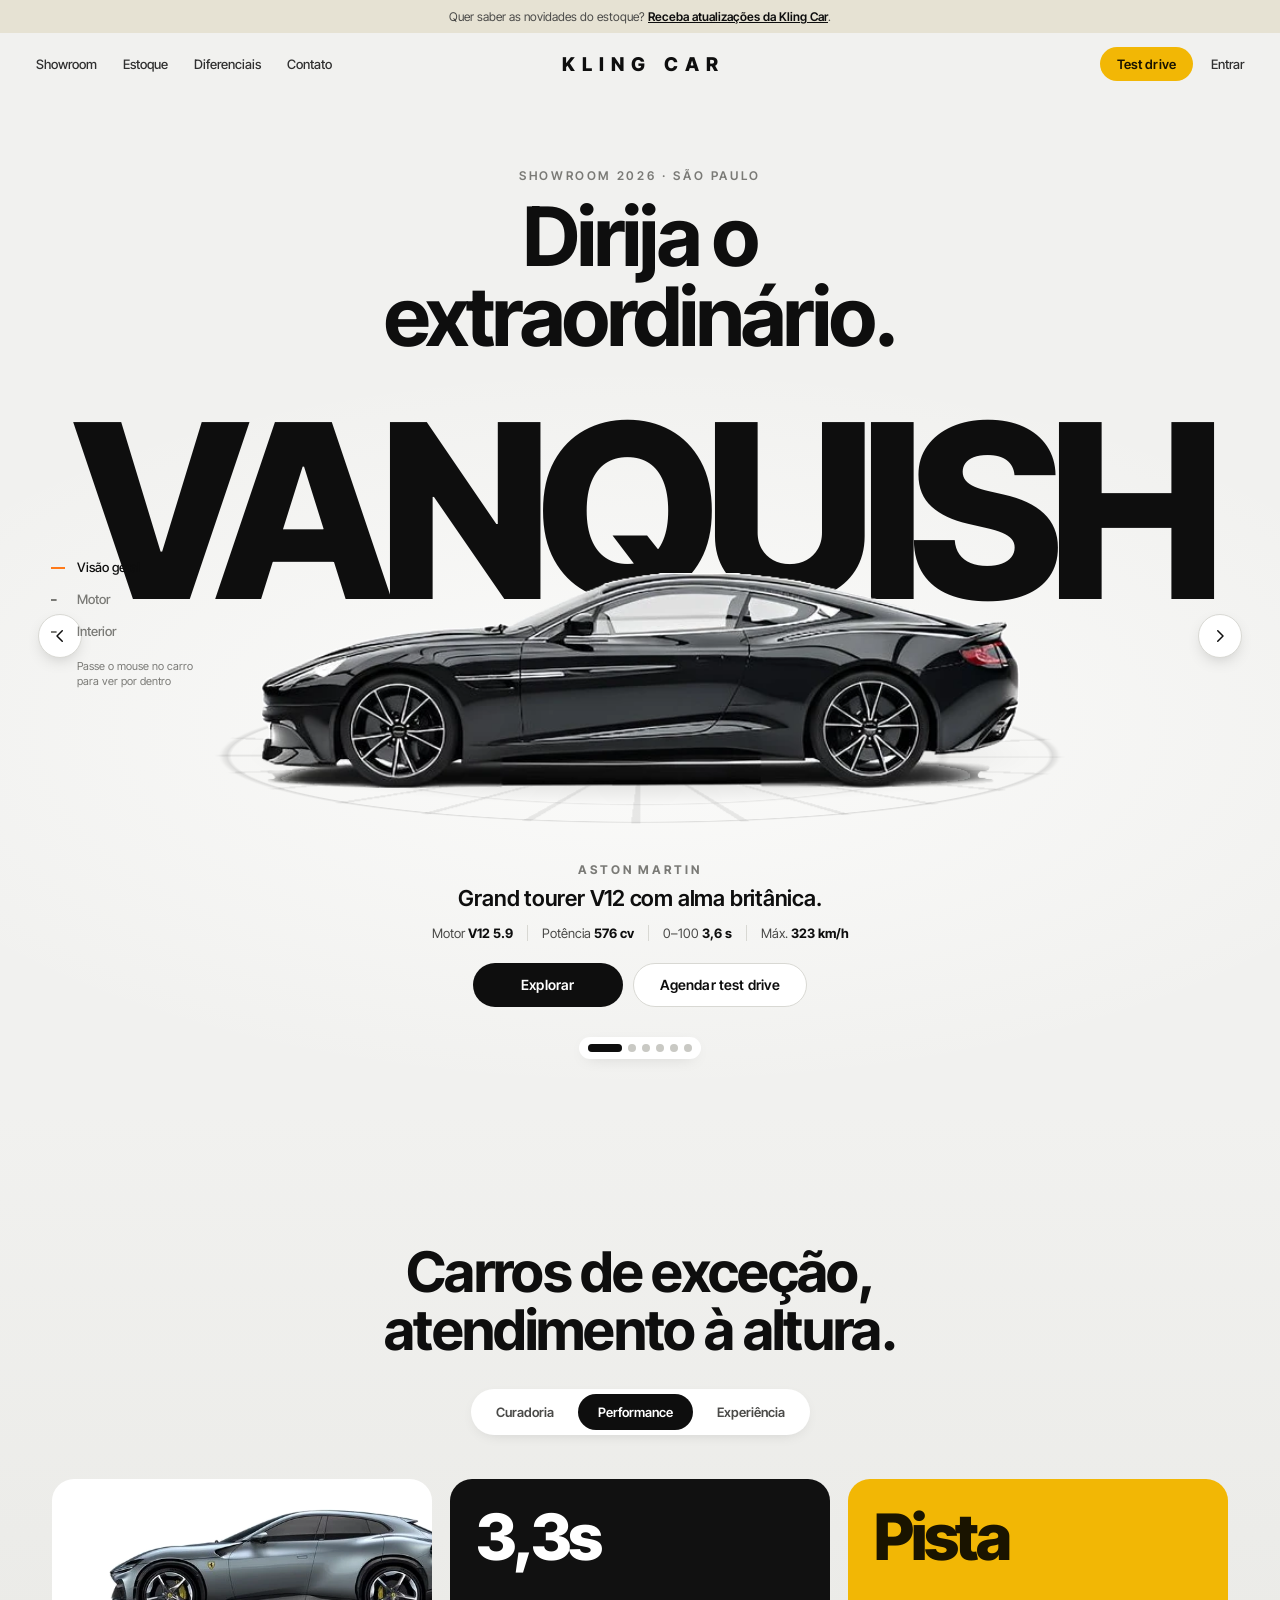
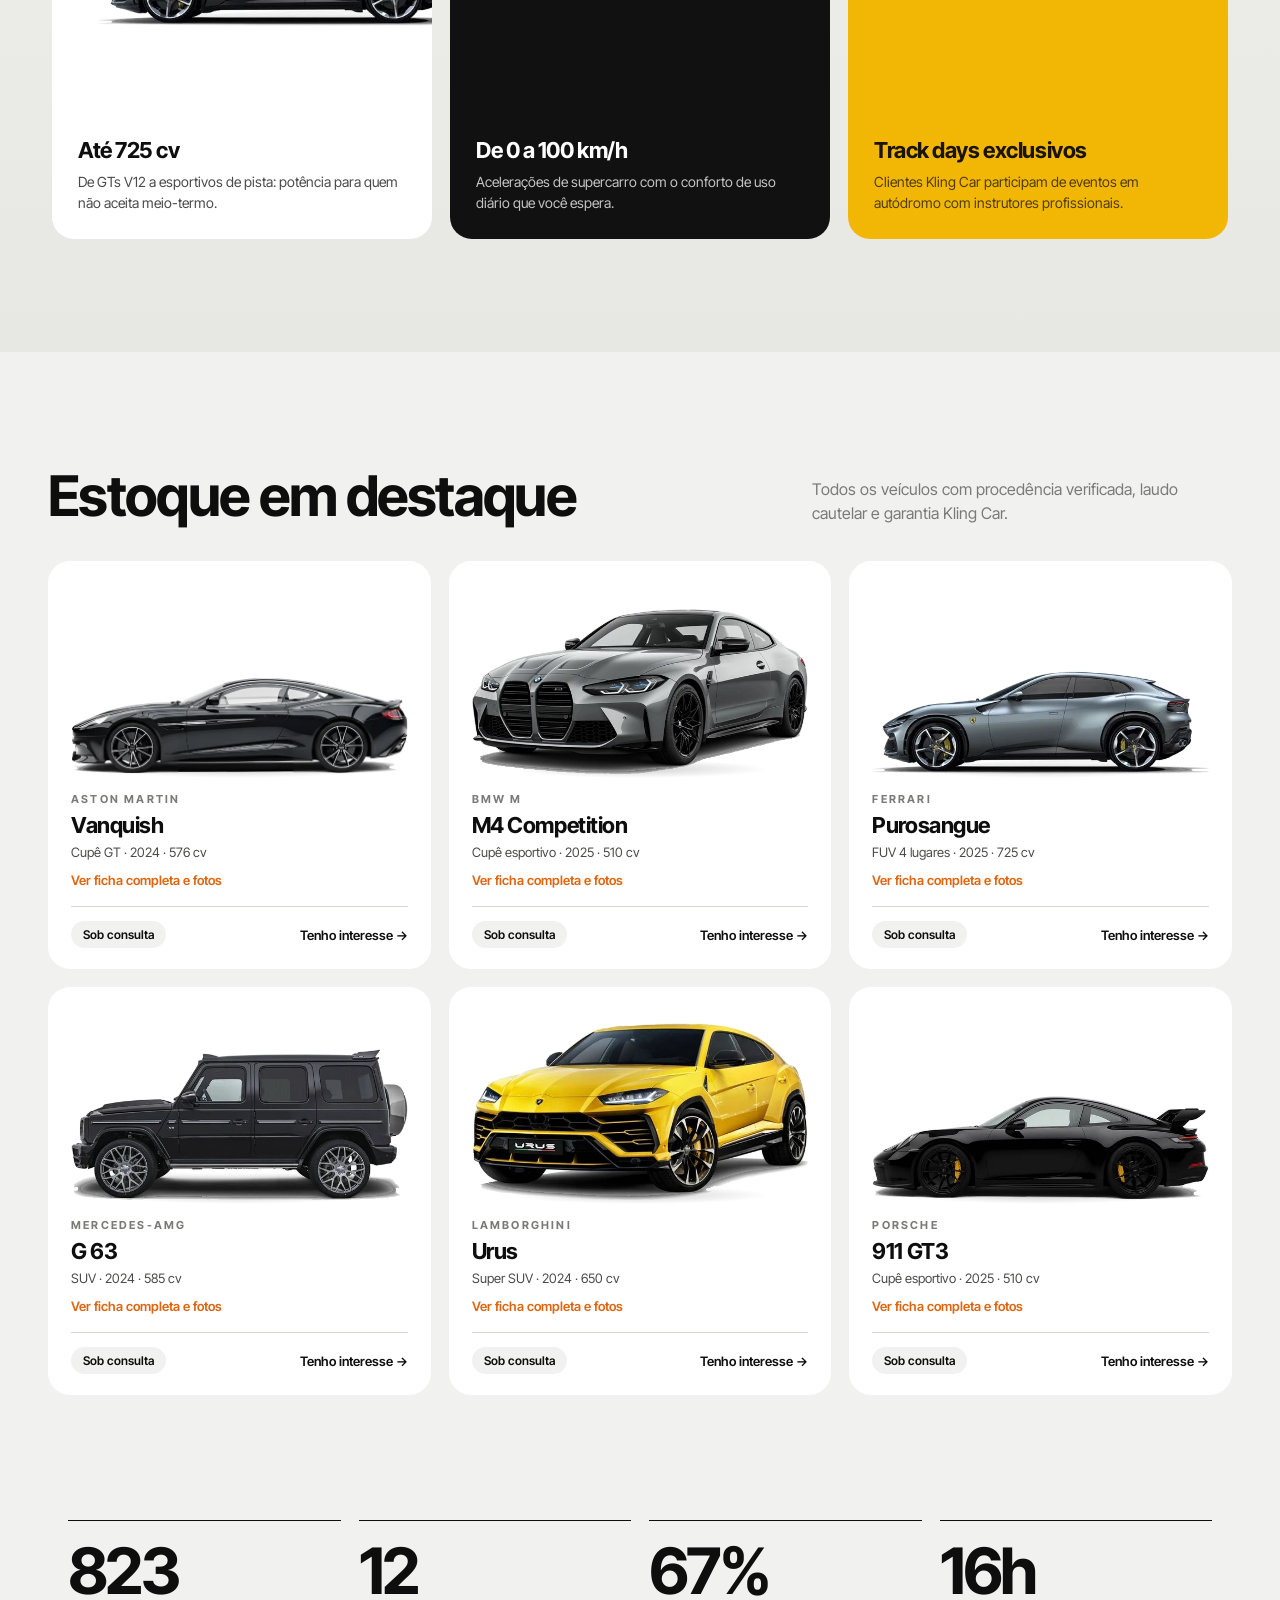
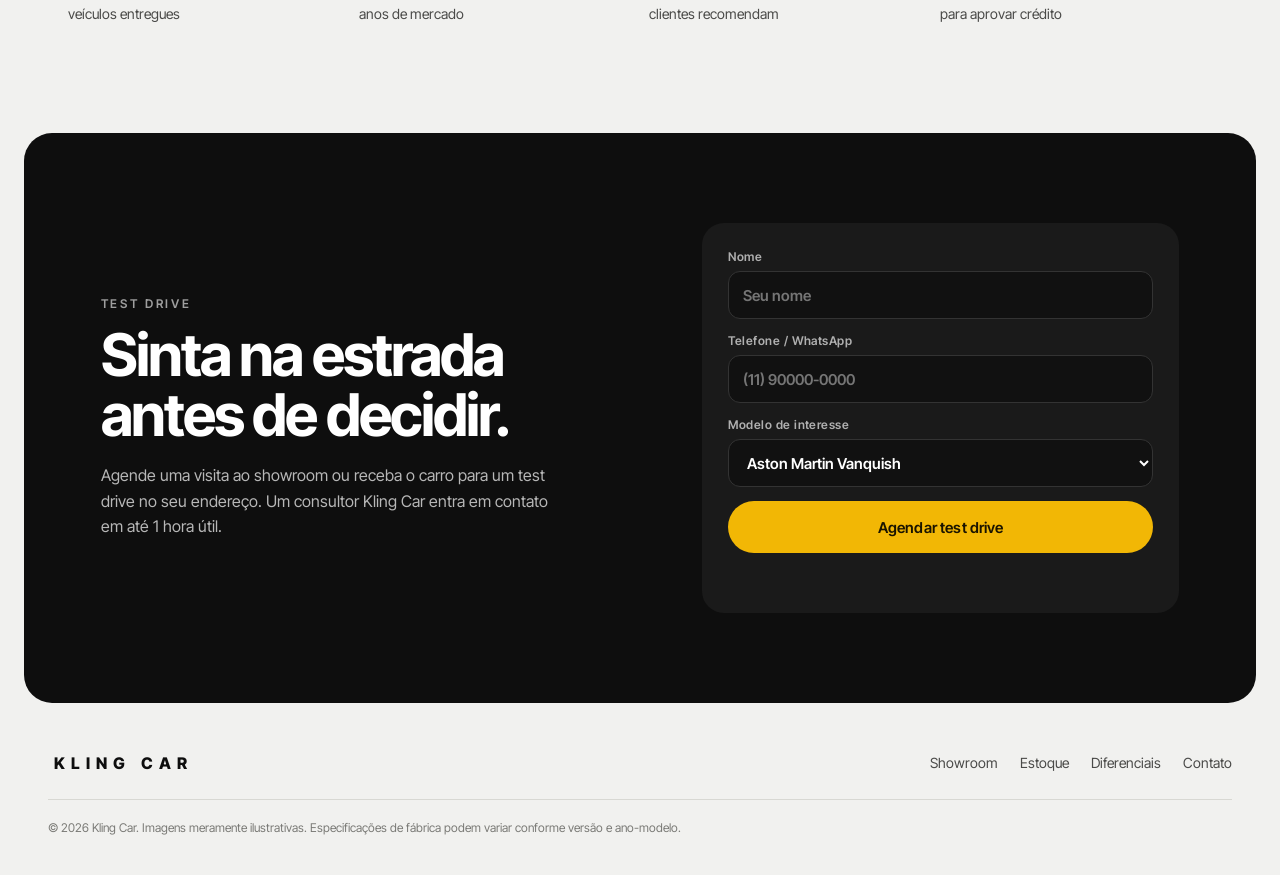
==== commit 0ed08bcb: "Estoque: ficha completa do carro ao clicar no card Abre um painel com galeria (Exterior / Motor / In" ====
--- a/index.html
+++ b/index.html
@@ -88,7 +88,7 @@
         <h2 class="info__tagline" id="info-tagline">Grand tourer V12 com alma britânica.</h2>
         <ul class="specs" id="info-specs"></ul>
         <div class="info__cta">
-          <a href="#estoque" class="btn btn--dark">Explorar</a>
+          <a href="#estoque" class="btn btn--dark" id="info-explore">Explorar</a>
           <a href="#contato" class="btn btn--light">Agendar test drive</a>
         </div>
       </div>
@@ -151,6 +151,24 @@
     </section>
   </main>
 
+  <!-- Ficha completa do carro -->
+  <dialog class="detail" id="detail" aria-labelledby="detail-title">
+    <div class="detail__panel" tabindex="-1" autofocus>
+      <div class="detail__bar">
+        <button type="button" class="detail__nav" id="detail-prev" aria-label="Carro anterior">
+          <svg viewBox="0 0 24 24" aria-hidden="true"><path d="M15 5l-7 7 7 7"/></svg>
+        </button>
+        <button type="button" class="detail__nav" id="detail-next" aria-label="Próximo carro">
+          <svg viewBox="0 0 24 24" aria-hidden="true"><path d="M9 5l7 7-7 7"/></svg>
+        </button>
+        <button type="button" class="detail__close" id="detail-close" aria-label="Fechar ficha">
+          <svg viewBox="0 0 24 24" aria-hidden="true"><path d="M6 6l12 12M18 6L6 18"/></svg>
+        </button>
+      </div>
+      <div class="detail__body" id="detail-body"></div>
+    </div>
+  </dialog>
+
   <footer class="footer">
     <div class="footer__top">
       <span class="logo logo--footer">KLING&nbsp;CAR</span>
--- a/styles.css
+++ b/styles.css
@@ -505,6 +505,85 @@
 .logo--footer { font-size: 16px; }
 .footer__legal { font-size: 12px; color: var(--muted); margin: 20px 0 0; }
 
+
+/* ---------- Ficha completa (dialog) ---------- */
+.tile { cursor: pointer; }
+.tile__details {
+  align-self: flex-start; margin-top: 6px; padding: 0; border: 0; background: none;
+  font-size: 13px; font-weight: 600; color: #e0650f;
+}
+.tile__details:hover { text-decoration: underline; }
+.tile__details:focus-visible, .thumb:focus-visible, .detail__nav:focus-visible, .detail__close:focus-visible { outline: 2px solid var(--accent); outline-offset: 2px; }
+
+.detail {
+  width: min(1180px, calc(100vw - 32px)); max-height: calc(100dvh - 32px);
+  padding: 0; border: 0; border-radius: 26px; background: var(--white); color: var(--ink);
+  box-shadow: 0 40px 90px -30px rgba(0,0,0,.6);
+  overflow: hidden;
+}
+.detail[open] { animation: detailIn .55s var(--ease-out); }
+.detail::backdrop { background: rgba(14,14,14,.55); backdrop-filter: blur(6px); -webkit-backdrop-filter: blur(6px); }
+@keyframes detailIn { from { opacity: 0; transform: translateY(24px) scale(.98); } }
+.detail__panel { position: relative; max-height: calc(100dvh - 32px); overflow-y: auto; }
+.detail__bar { position: absolute; top: 16px; right: 16px; z-index: 5; display: flex; gap: 8px; }
+.detail__nav, .detail__close {
+  width: 40px; height: 40px; border-radius: 50%; border: 1px solid var(--line); background: var(--white);
+  display: grid; place-items: center; transition: transform .25s var(--ease-out);
+}
+.detail__nav:hover, .detail__close:hover { transform: scale(1.08); }
+.detail__close { background: var(--ink); border-color: var(--ink); }
+.detail__nav svg, .detail__close svg { width: 18px; height: 18px; fill: none; stroke: var(--ink); stroke-width: 2; stroke-linecap: round; stroke-linejoin: round; }
+.detail__close svg { stroke: var(--white); }
+
+.detail__body { display: grid; grid-template-columns: 1.35fr 1fr; }
+.detail__media {
+  background: radial-gradient(80% 70% at 50% 60%, #fbfbfa, var(--bg));
+  padding: 70px clamp(16px, 3vw, 40px) 28px; display: grid; gap: 24px; align-content: center;
+}
+.detail__stage { position: relative; padding-top: 50px; }
+.detail__stage::after {
+  content: ""; position: absolute; left: 8%; right: 8%; bottom: -10px; height: 26px;
+  background: radial-gradient(closest-side, rgba(0,0,0,.22), transparent);
+}
+.detail__stage .frame { width: 100%; height: auto; aspect-ratio: var(--ar); cursor: default; z-index: 1; animation: detailCar .8s var(--ease-out); }
+@keyframes detailCar { from { opacity: 0; transform: translateX(6%); } }
+.detail__thumbs { display: grid; grid-template-columns: repeat(3, 1fr); gap: 10px; }
+.thumb {
+  border: 1px solid var(--line); background: var(--white); border-radius: 14px; padding: 10px 10px 8px;
+  display: grid; gap: 6px; justify-items: center; font-size: 12px; font-weight: 600; color: var(--ink-2);
+  transition: border-color .25s, box-shadow .25s;
+}
+.thumb.is-active { border-color: #ff7a1a; color: var(--ink); box-shadow: 0 0 0 3px rgba(255,122,26,.18); }
+.thumb__img { height: 54px; width: 100%; display: grid; place-items: center; overflow: hidden; border-radius: 8px; }
+.thumb__img img { max-height: 100%; }
+.thumb__img--engine img, .thumb__img--cabin img { transform: scale(2.1); filter: sepia(1) saturate(4) hue-rotate(-18deg) brightness(.95); }
+.detail__panel:focus { outline: none; }
+
+.detail__info { padding: 70px clamp(20px, 3vw, 40px) 32px; display: grid; gap: 14px; align-content: start; min-width: 0; }
+.detail__brand { margin: 0; font-size: 12px; font-weight: 700; letter-spacing: .24em; text-transform: uppercase; color: var(--muted); }
+.detail__name { margin: -6px 0 0; font-size: clamp(34px, 3.6vw, 48px); line-height: 1; letter-spacing: -.035em; }
+.detail__tag { margin: 0; color: var(--ink-2); }
+.detail__price { display: flex; justify-content: space-between; align-items: baseline; padding: 14px 16px; border-radius: 14px; background: var(--bg); }
+.detail__price span { font-size: 12px; color: var(--muted); letter-spacing: .08em; text-transform: uppercase; }
+.detail__price b { font-size: 18px; }
+.detail__specs { margin: 0; display: grid; grid-template-columns: 1fr 1fr; gap: 0 18px; }
+.detail__specs div { padding: 10px 0; border-bottom: 1px solid var(--line); min-width: 0; }
+.detail__specs dt { font-size: 11px; color: var(--muted); letter-spacing: .06em; text-transform: uppercase; }
+.detail__specs dd { margin: 2px 0 0; font-weight: 600; font-size: 14px; }
+.detail__checks { list-style: none; margin: 4px 0 0; padding: 0; display: grid; gap: 6px; font-size: 13px; color: var(--ink-2); }
+.detail__checks li::before { content: "✓"; color: #e0650f; font-weight: 700; margin-right: 8px; }
+.detail__cta { display: flex; gap: 10px; flex-wrap: wrap; margin-top: 6px; }
+.detail__cta .btn { flex: 1 1 160px; }
+
+@media (max-width: 860px) {
+  .detail { width: 100vw; max-width: 100vw; max-height: 100dvh; height: 100dvh; border-radius: 0; margin: 0; }
+  .detail__panel { max-height: 100dvh; height: 100%; }
+  .detail__body { grid-template-columns: 1fr; }
+  .detail__media { padding: 64px 16px 20px; }
+  .detail__info { padding: 8px 16px calc(28px + env(safe-area-inset-bottom, 0px)); }
+  .detail__bar { top: calc(12px + env(safe-area-inset-top, 0px)); right: 12px; }
+}
+
 /* ---------- Responsivo ---------- */
 @media (max-width: 960px) {
   .nav--left a { display: none; }
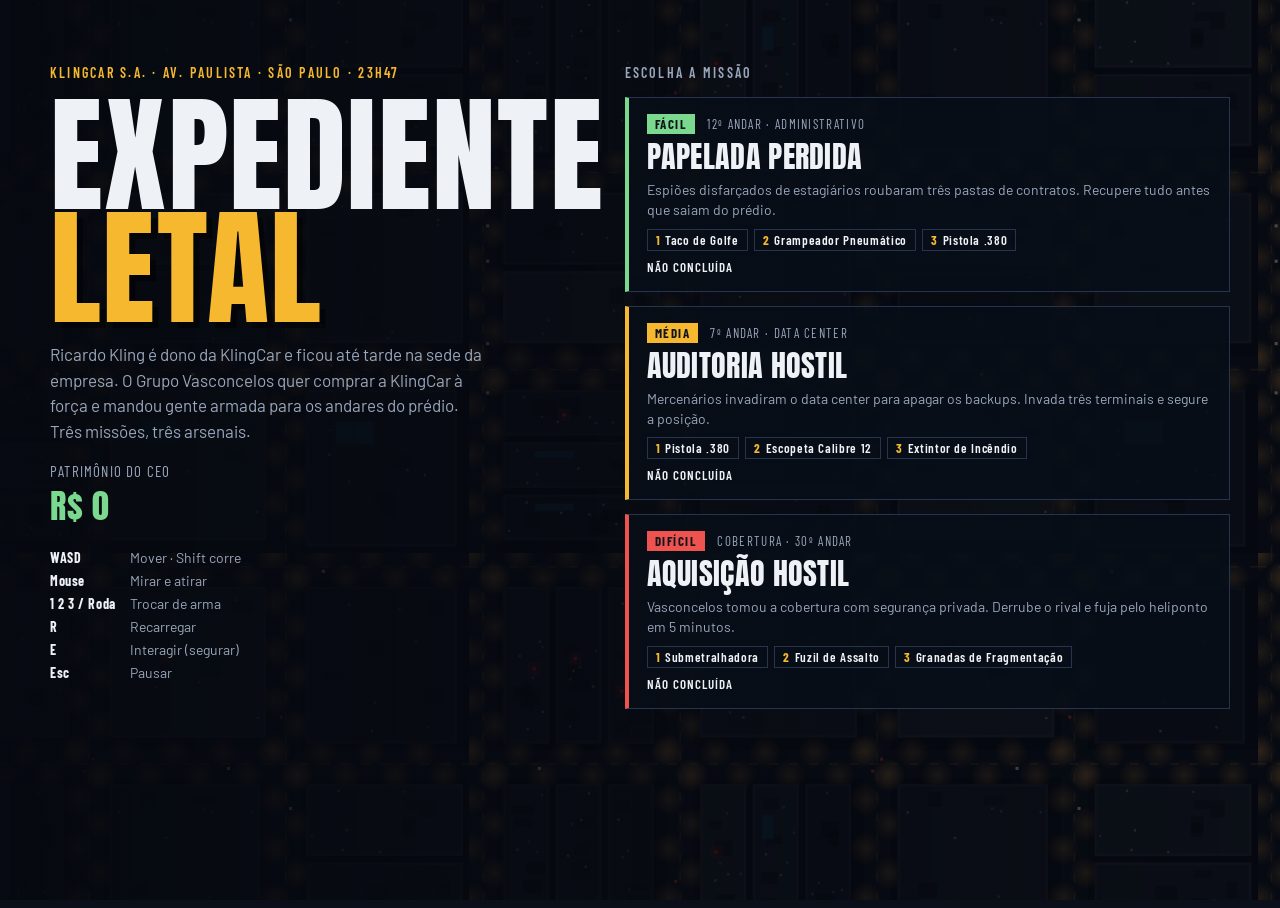
==== commit dd4c900f: "Cria o jogo Expediente Letal: três missões (fácil, média, difícil) na sede da KlingCar Jogo de ação " ====
--- a/index.html
+++ b/index.html
@@ -1,187 +1,148 @@
 <!doctype html>
 <html lang="pt-BR">
 <head>
-  <meta charset="utf-8">
-  <meta name="viewport" content="width=device-width, initial-scale=1">
-  <title>KLING CAR — Veículos premium</title>
-  <meta name="description" content="KLING CAR: curadoria de veículos premium e esportivos. Aston Martin, BMW M, Ferrari, Mercedes-AMG, Lamborghini e Porsche.">
-  <link rel="preconnect" href="https://fonts.googleapis.com">
-  <link rel="preconnect" href="https://fonts.gstatic.com" crossorigin>
-  <link href="https://fonts.googleapis.com/css2?family=Inter+Tight:wght@400;500;600;700;800&display=swap" rel="stylesheet">
-  <link rel="stylesheet" href="styles.css">
+<meta charset="utf-8">
+<meta name="viewport" content="width=device-width, initial-scale=1, viewport-fit=cover">
+<title>Expediente Letal</title>
+<meta name="claude:viewport-fit-sides" content="cover">
+<link rel="preconnect" href="https://fonts.googleapis.com">
+<link rel="preconnect" href="https://fonts.gstatic.com" crossorigin>
+<link rel="stylesheet" href="https://fonts.googleapis.com/css2?family=Anton&family=Barlow+Condensed:wght@500;600;700&family=Barlow:wght@400;500;600&display=swap">
+<style>
+/* Layout: canvas de tela cheia; telas sobrepostas = coluna da marca + coluna de dossiês de missão */
+:root {
+  --night: #0a0f1a;
+  --panel: rgba(9, 14, 24, 0.88);
+  --panel-solid: #111a2a;
+  --line: #27344d;
+  --ink: #eef1f6;
+  --muted: #9aa6bb;
+  --amber: #f5b82e;
+  --money: #7bd88f;
+  --red: #ef5350;
+  --blue: #5aa9ff;
+  --easy: #7bd88f;
+  --medium: #f5b82e;
+  --hard: #ef5350;
+  --f-display: 'Anton', Impact, 'Arial Narrow', sans-serif;
+  --f-hud: 'Barlow Condensed', 'Arial Narrow', sans-serif;
+  --f-body: 'Barlow', system-ui, -apple-system, 'Segoe UI', sans-serif;
+  color-scheme: dark;
+}
+[hidden] { display: none !important; }
+html, body { height: 100%; overflow: hidden; }
+body { background: var(--night); color: var(--ink); font-family: var(--f-body); font-size: 15px; }
+#game { position: fixed; inset: 0; width: 100%; height: 100%; display: block; touch-action: none; cursor: crosshair; }
+body.playing #game { cursor: none; }
+
+.screen {
+  position: fixed; inset: 0; overflow-y: auto; overflow-x: hidden;
+  padding-block: max(28px, env(safe-area-inset-top, 0px)) max(28px, env(safe-area-inset-bottom, 0px));
+  padding-left: max(16px, env(safe-area-inset-left, 0px));
+  padding-right: max(16px, env(safe-area-inset-right, 0px));
+  background: linear-gradient(90deg, rgba(6, 9, 16, 0.94) 0%, rgba(6, 9, 16, 0.72) 55%, rgba(6, 9, 16, 0.55) 100%);
+  z-index: 5;
+}
+.screen.dim { background: rgba(5, 8, 14, 0.82); display: grid; place-items: center; }
+
+/* Menu */
+.menu-wrap { max-width: 1180px; margin: 0 auto; display: grid; grid-template-columns: minmax(0, 1fr) minmax(0, 1.15fr); gap: 48px; align-items: start; padding-top: 4vh; }
+.brand { display: grid; gap: 18px; min-width: 0; }
+.kicker { margin: 0; font-family: var(--f-hud); font-weight: 600; letter-spacing: 0.16em; text-transform: uppercase; color: var(--amber); font-size: 14px; }
+h1 { margin: 0; font-family: var(--f-display); font-weight: 400; line-height: 0.88; font-size: clamp(64px, 10vw, 132px); text-transform: uppercase; letter-spacing: 0.01em; display: grid; }
+h1 .hl { color: var(--amber); -webkit-text-stroke: 0; text-shadow: 6px 6px 0 rgba(0, 0, 0, 0.45); }
+.lede { margin: 0; max-width: 44ch; color: var(--muted); font-size: 17px; line-height: 1.5; }
+.bank { font-family: var(--f-hud); text-transform: uppercase; letter-spacing: 0.08em; color: var(--muted); font-size: 15px; }
+.bank strong { display: block; font-family: var(--f-display); font-weight: 400; color: var(--money); font-size: 34px; letter-spacing: 0.02em; }
+.controls { display: grid; grid-template-columns: auto 1fr; gap: 6px 14px; margin: 0; font-size: 14px; color: var(--muted); max-width: 420px; }
+.controls dt { font-family: var(--f-hud); font-weight: 700; color: var(--ink); letter-spacing: 0.04em; }
+.controls dd { margin: 0; }
+
+.missions { display: grid; gap: 14px; min-width: 0; }
+.missions h2 { margin: 0 0 2px; font-family: var(--f-hud); font-weight: 600; text-transform: uppercase; letter-spacing: 0.16em; font-size: 14px; color: var(--muted); }
+.mcard {
+  all: unset; box-sizing: border-box; cursor: pointer; display: grid; gap: 8px;
+  background: var(--panel); border: 1px solid var(--line); border-left: 4px solid var(--c, var(--amber));
+  padding: 16px 18px 16px 18px; transition: transform 0.15s ease, background 0.15s ease;
+}
+.mcard:hover { transform: translateX(-4px); background: var(--panel-solid); }
+.mcard:focus-visible { outline: 2px solid var(--amber); outline-offset: 3px; }
+.mrow { display: flex; flex-wrap: wrap; align-items: center; gap: 8px 12px; font-family: var(--f-hud); text-transform: uppercase; letter-spacing: 0.1em; font-size: 13px; color: var(--muted); }
+.pill { background: var(--c); color: #10141c; font-weight: 700; padding: 2px 8px; letter-spacing: 0.12em; }
+.mname { font-family: var(--f-display); font-weight: 400; text-transform: uppercase; font-size: 30px; line-height: 1; letter-spacing: 0.01em; }
+.mdesc { margin: 0; color: var(--muted); line-height: 1.45; font-size: 14px; }
+.arsenal { display: flex; flex-wrap: wrap; gap: 6px; }
+.chip { font-family: var(--f-hud); font-weight: 600; font-size: 13px; letter-spacing: 0.05em; border: 1px solid var(--line); padding: 2px 8px; color: var(--ink); }
+.chip b { color: var(--amber); margin-right: 5px; }
+.status { font-family: var(--f-hud); font-weight: 600; font-size: 13px; letter-spacing: 0.08em; text-transform: uppercase; }
+.status.ok { color: var(--money); }
+
+/* Briefing */
+.brief-wrap { max-width: 900px; margin: 0 auto; display: grid; gap: 22px; }
+.brief-wrap h2 { margin: 0; font-family: var(--f-display); font-weight: 400; text-transform: uppercase; font-size: clamp(44px, 7vw, 76px); line-height: 0.95; }
+.brief-story { margin: 0; font-size: 17px; line-height: 1.55; max-width: 62ch; color: #d3d9e4; }
+.label { font-family: var(--f-hud); font-weight: 600; text-transform: uppercase; letter-spacing: 0.16em; font-size: 13px; color: var(--muted); margin: 0 0 8px; }
+.objs { margin: 0; padding-left: 20px; display: grid; gap: 4px; font-size: 16px; }
+.objs li::marker { color: var(--amber); }
+.wgrid { display: grid; grid-template-columns: repeat(3, minmax(0, 1fr)); gap: 12px; }
+.wcard { background: var(--panel); border: 1px solid var(--line); padding: 14px; display: grid; gap: 8px; min-width: 0; }
+.wkey { font-family: var(--f-display); color: var(--amber); font-size: 26px; line-height: 1; }
+.wname { font-family: var(--f-hud); font-weight: 700; font-size: 19px; letter-spacing: 0.03em; text-transform: uppercase; }
+.wnote { margin: 0; color: var(--muted); font-size: 13px; line-height: 1.4; }
+.stat { display: grid; grid-template-columns: 74px 1fr; align-items: center; gap: 8px; font-family: var(--f-hud); font-size: 12px; text-transform: uppercase; letter-spacing: 0.08em; color: var(--muted); }
+.bar { height: 6px; background: #1d2638; }
+.bar i { display: block; height: 100%; background: var(--amber); }
+.btns { display: flex; flex-wrap: wrap; gap: 12px; }
+.btn {
+  all: unset; box-sizing: border-box; cursor: pointer; font-family: var(--f-hud); font-weight: 700; text-transform: uppercase; letter-spacing: 0.12em; font-size: 17px;
+  padding: 12px 22px; background: var(--amber); color: #11151d; text-align: center;
+}
+.btn.ghost { background: transparent; color: var(--ink); border: 1px solid var(--line); }
+.btn:hover { filter: brightness(1.1); }
+.btn:focus-visible { outline: 2px solid var(--ink); outline-offset: 3px; }
+
+/* Pausa / resultado */
+.card { width: min(520px, 100%); background: var(--panel-solid); border: 1px solid var(--line); padding: 28px; display: grid; gap: 18px; }
+.card h2 { margin: 0; font-family: var(--f-display); font-weight: 400; text-transform: uppercase; font-size: clamp(42px, 9vw, 64px); line-height: 0.95; }
+.card h2.win { color: var(--amber); }
+.card h2.lose { color: var(--red); }
+.card p { margin: 0; color: var(--muted); line-height: 1.5; }
+.stats { display: grid; grid-template-columns: 1fr auto; gap: 6px 18px; margin: 0; font-family: var(--f-hud); font-size: 18px; font-variant-numeric: tabular-nums; }
+.stats dt { color: var(--muted); text-transform: uppercase; letter-spacing: 0.06em; font-size: 15px; align-self: center; }
+.stats dd { margin: 0; text-align: right; font-weight: 700; }
+.stats dd.money { color: var(--money); }
+
+@media (max-width: 820px) {
+  .menu-wrap { grid-template-columns: minmax(0, 1fr); gap: 28px; padding-top: 0; }
+  .wgrid { grid-template-columns: minmax(0, 1fr); }
+  .screen { background: rgba(6, 9, 16, 0.86); }
+}
+@media (prefers-reduced-motion: reduce) { .mcard { transition: none; } }
+</style>
 </head>
 <body>
+<canvas id="game" aria-label="Expediente Letal"></canvas>
 
-  <!-- Barra de aviso -->
-  <div class="announce">
-    Quer saber as novidades do estoque? <a href="#contato">Receba atualizações da Kling Car</a>.
+<section id="menu" class="screen">
+  <div class="menu-wrap">
+    <header class="brand">
+      <p class="kicker">KlingCar S.A. · Av. Paulista · São Paulo · 23h47</p>
+      <h1><span>Expediente</span><span class="hl">Letal</span></h1>
+      <p class="lede">Ricardo Kling é dono da KlingCar e ficou até tarde na sede da empresa. O Grupo Vasconcelos quer comprar a KlingCar à força e mandou gente armada para os andares do prédio. Três missões, três arsenais.</p>
+      <div class="bank">Patrimônio do CEO<strong id="bank">R$ 0</strong></div>
+      <dl class="controls" id="controls"></dl>
+    </header>
+    <div class="missions">
+      <h2>Escolha a missão</h2>
+      <div id="missionList" class="missions"></div>
+    </div>
   </div>
+</section>
 
-  <!-- Cabeçalho -->
-  <header class="header" id="topo">
-    <nav class="nav nav--left" aria-label="Principal">
-      <button class="menu-btn" aria-label="Abrir menu" aria-expanded="false" aria-controls="mobile-menu">
-        <span></span><span></span>
-      </button>
-      <a href="#showroom">Showroom</a>
-      <a href="#estoque">Estoque</a>
-      <a href="#diferenciais">Diferenciais</a>
-      <a href="#contato">Contato</a>
-    </nav>
-    <a href="#topo" class="logo" aria-label="KLING CAR — início">KLING&nbsp;CAR</a>
-    <div class="nav nav--right">
-      <a href="#contato" class="btn btn--accent btn--sm">Test drive</a>
-      <a href="#contato" class="nav-link-hide">Entrar</a>
-    </div>
-  </header>
+<section id="brief" class="screen" hidden></section>
+<section id="pause" class="screen dim" hidden></section>
+<section id="result" class="screen dim" hidden></section>
 
-  <div class="mobile-menu" id="mobile-menu" hidden>
-    <a href="#showroom">Showroom</a>
-    <a href="#estoque">Estoque</a>
-    <a href="#diferenciais">Diferenciais</a>
-    <a href="#contato">Contato</a>
-  </div>
-
-  <main>
-    <!-- HERO + SHOWROOM 3D -->
-    <section class="hero" id="showroom" aria-roledescription="carrossel" aria-label="Showroom Kling Car">
-      <div class="hero__intro">
-        <p class="eyebrow">Showroom 2026 · São Paulo</p>
-        <h1 class="hero__title">Dirija o<br>extraordinário.</h1>
-      </div>
-
-      <div class="stage" id="stage">
-        <!-- Nome gigante atrás do carro -->
-        <div class="bigname" aria-hidden="true"><span id="bigname">VANQUISH</span></div>
-
-        <!-- Linhas de velocidade -->
-        <div class="speedlines" aria-hidden="true">
-          <i></i><i></i><i></i><i></i><i></i><i></i>
-        </div>
-
-        <!-- Plataforma giratória -->
-        <div class="turntable" aria-hidden="true"><div class="turntable__disc"></div></div>
-
-        <!-- Anel 3D com os carros (preenchido via JS) -->
-        <div class="ring-viewport">
-          <div class="ring" id="ring"></div>
-        </div>
-
-        <!-- Menu do raio-X (motor / interior) -->
-        <div class="xr-menu" role="group" aria-label="Ver por dentro">
-          <button type="button" data-view="overview" class="is-active">Visão geral</button>
-          <button type="button" data-view="engine">Motor</button>
-          <button type="button" data-view="cabin">Interior</button>
-          <p class="xr-hint">Passe o mouse no carro<br>para ver por dentro</p>
-        </div>
-
-        <button class="arrow arrow--prev" id="prev" aria-label="Carro anterior">
-          <svg viewBox="0 0 24 24" aria-hidden="true"><path d="M15 5l-7 7 7 7"/></svg>
-        </button>
-        <button class="arrow arrow--next" id="next" aria-label="Próximo carro">
-          <svg viewBox="0 0 24 24" aria-hidden="true"><path d="M9 5l7 7-7 7"/></svg>
-        </button>
-      </div>
-
-      <div class="info" id="info" aria-live="polite">
-        <p class="info__brand" id="info-brand">Aston Martin</p>
-        <h2 class="info__tagline" id="info-tagline">Grand tourer V12 com alma britânica.</h2>
-        <ul class="specs" id="info-specs"></ul>
-        <div class="info__cta">
-          <a href="#estoque" class="btn btn--dark" id="info-explore">Explorar</a>
-          <a href="#contato" class="btn btn--light">Agendar test drive</a>
-        </div>
-      </div>
-
-      <div class="dots" id="dots" role="tablist" aria-label="Escolher carro"></div>
-    </section>
-
-    <!-- DIFERENCIAIS -->
-    <section class="features" id="diferenciais">
-      <h2 class="section-title">Carros de exceção,<br>atendimento à altura.</h2>
-
-      <div class="tabs" role="tablist" aria-label="Diferenciais">
-        <button role="tab" class="tab" aria-selected="false" data-tab="curadoria">Curadoria</button>
-        <button role="tab" class="tab is-active" aria-selected="true" data-tab="performance">Performance</button>
-        <button role="tab" class="tab" aria-selected="false" data-tab="experiencia">Experiência</button>
-      </div>
-
-      <div class="cards" id="feature-cards">
-        <!-- preenchido via JS -->
-      </div>
-    </section>
-
-    <!-- ESTOQUE -->
-    <section class="stock" id="estoque">
-      <div class="stock__head">
-        <h2 class="section-title section-title--left">Estoque em destaque</h2>
-        <p class="muted">Todos os veículos com procedência verificada, laudo cautelar e garantia Kling Car.</p>
-      </div>
-      <div class="grid" id="grid"><!-- preenchido via JS --></div>
-    </section>
-
-    <!-- NÚMEROS -->
-    <section class="stats">
-      <div class="stat"><strong data-count="1200">0</strong><span>veículos entregues</span></div>
-      <div class="stat"><strong data-count="18">0</strong><span>anos de mercado</span></div>
-      <div class="stat"><strong data-count="98" data-suffix="%">0</strong><span>clientes recomendam</span></div>
-      <div class="stat"><strong data-count="24" data-suffix="h">0</strong><span>para aprovar crédito</span></div>
-    </section>
-
-    <!-- CONTATO -->
-    <section class="contact" id="contato">
-      <div class="contact__text">
-        <p class="eyebrow eyebrow--light">Test drive</p>
-        <h2>Sinta na estrada<br>antes de decidir.</h2>
-        <p>Agende uma visita ao showroom ou receba o carro para um test drive no seu endereço. Um consultor Kling Car entra em contato em até 1 hora útil.</p>
-      </div>
-      <form class="form" id="form" novalidate>
-        <label>Nome
-          <input name="nome" type="text" autocomplete="name" required placeholder="Seu nome">
-        </label>
-        <label>Telefone / WhatsApp
-          <input name="telefone" type="tel" autocomplete="tel" required placeholder="(11) 90000-0000">
-        </label>
-        <label>Modelo de interesse
-          <select name="modelo" id="form-model"></select>
-        </label>
-        <button class="btn btn--accent btn--block" type="submit">Agendar test drive</button>
-        <p class="form__msg" id="form-msg" role="status"></p>
-      </form>
-    </section>
-  </main>
-
-  <!-- Ficha completa do carro -->
-  <dialog class="detail" id="detail" aria-labelledby="detail-title">
-    <div class="detail__panel" tabindex="-1" autofocus>
-      <div class="detail__bar">
-        <button type="button" class="detail__nav" id="detail-prev" aria-label="Carro anterior">
-          <svg viewBox="0 0 24 24" aria-hidden="true"><path d="M15 5l-7 7 7 7"/></svg>
-        </button>
-        <button type="button" class="detail__nav" id="detail-next" aria-label="Próximo carro">
-          <svg viewBox="0 0 24 24" aria-hidden="true"><path d="M9 5l7 7-7 7"/></svg>
-        </button>
-        <button type="button" class="detail__close" id="detail-close" aria-label="Fechar ficha">
-          <svg viewBox="0 0 24 24" aria-hidden="true"><path d="M6 6l12 12M18 6L6 18"/></svg>
-        </button>
-      </div>
-      <div class="detail__body" id="detail-body"></div>
-    </div>
-  </dialog>
-
-  <footer class="footer">
-    <div class="footer__top">
-      <span class="logo logo--footer">KLING&nbsp;CAR</span>
-      <nav aria-label="Rodapé">
-        <a href="#showroom">Showroom</a>
-        <a href="#estoque">Estoque</a>
-        <a href="#diferenciais">Diferenciais</a>
-        <a href="#contato">Contato</a>
-      </nav>
-    </div>
-    <p class="footer__legal">© <span id="year"></span> Kling Car. Imagens meramente ilustrativas. Especificações de fábrica podem variar conforme versão e ano-modelo.</p>
-  </footer>
-
-  <script src="script.js"></script>
+<script src="game.js"></script>
 </body>
 </html>
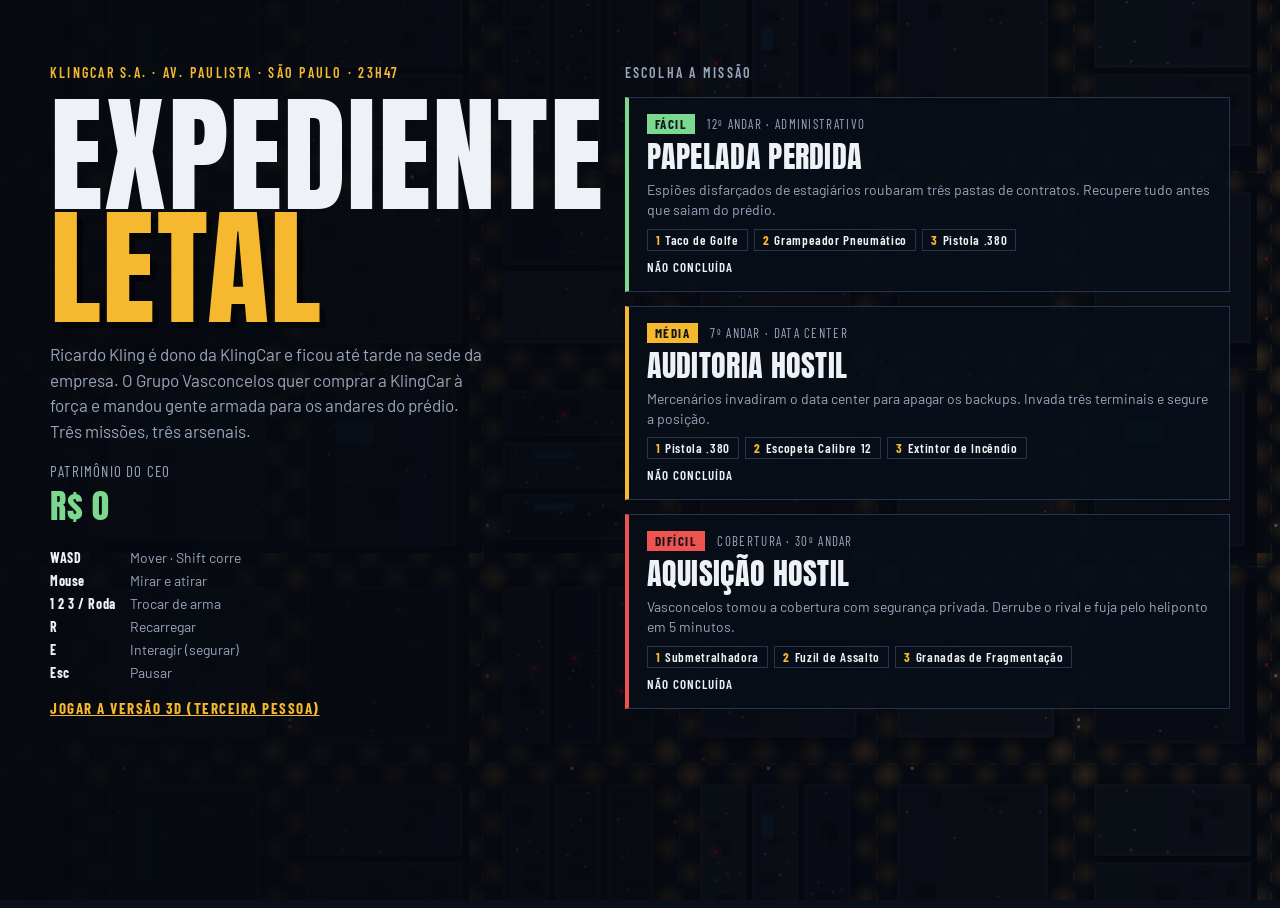
==== commit b06ee5e2: "Adiciona a versão 3D em terceira pessoa (Three.js) Extrai missões, mapas, armas e inimigos para data" ====
--- a/index.html
+++ b/index.html
@@ -57,6 +57,7 @@
 .controls { display: grid; grid-template-columns: auto 1fr; gap: 6px 14px; margin: 0; font-size: 14px; color: var(--muted); max-width: 420px; }
 .controls dt { font-family: var(--f-hud); font-weight: 700; color: var(--ink); letter-spacing: 0.04em; }
 .controls dd { margin: 0; }
+.swap { color: var(--amber); font-family: var(--f-hud); font-weight: 700; letter-spacing: 0.1em; text-transform: uppercase; font-size: 15px; }
 
 .missions { display: grid; gap: 14px; min-width: 0; }
 .missions h2 { margin: 0 0 2px; font-family: var(--f-hud); font-weight: 600; text-transform: uppercase; letter-spacing: 0.16em; font-size: 14px; color: var(--muted); }
@@ -131,6 +132,7 @@
       <p class="lede">Ricardo Kling é dono da KlingCar e ficou até tarde na sede da empresa. O Grupo Vasconcelos quer comprar a KlingCar à força e mandou gente armada para os andares do prédio. Três missões, três arsenais.</p>
       <div class="bank">Patrimônio do CEO<strong id="bank">R$ 0</strong></div>
       <dl class="controls" id="controls"></dl>
+      <a class="swap" id="swapLink" href="3d.html">Jogar a versão 3D (terceira pessoa)</a>
     </header>
     <div class="missions">
       <h2>Escolha a missão</h2>
@@ -143,6 +145,7 @@
 <section id="pause" class="screen dim" hidden></section>
 <section id="result" class="screen dim" hidden></section>
 
+<script src="data.js"></script>
 <script src="game.js"></script>
 </body>
 </html>
